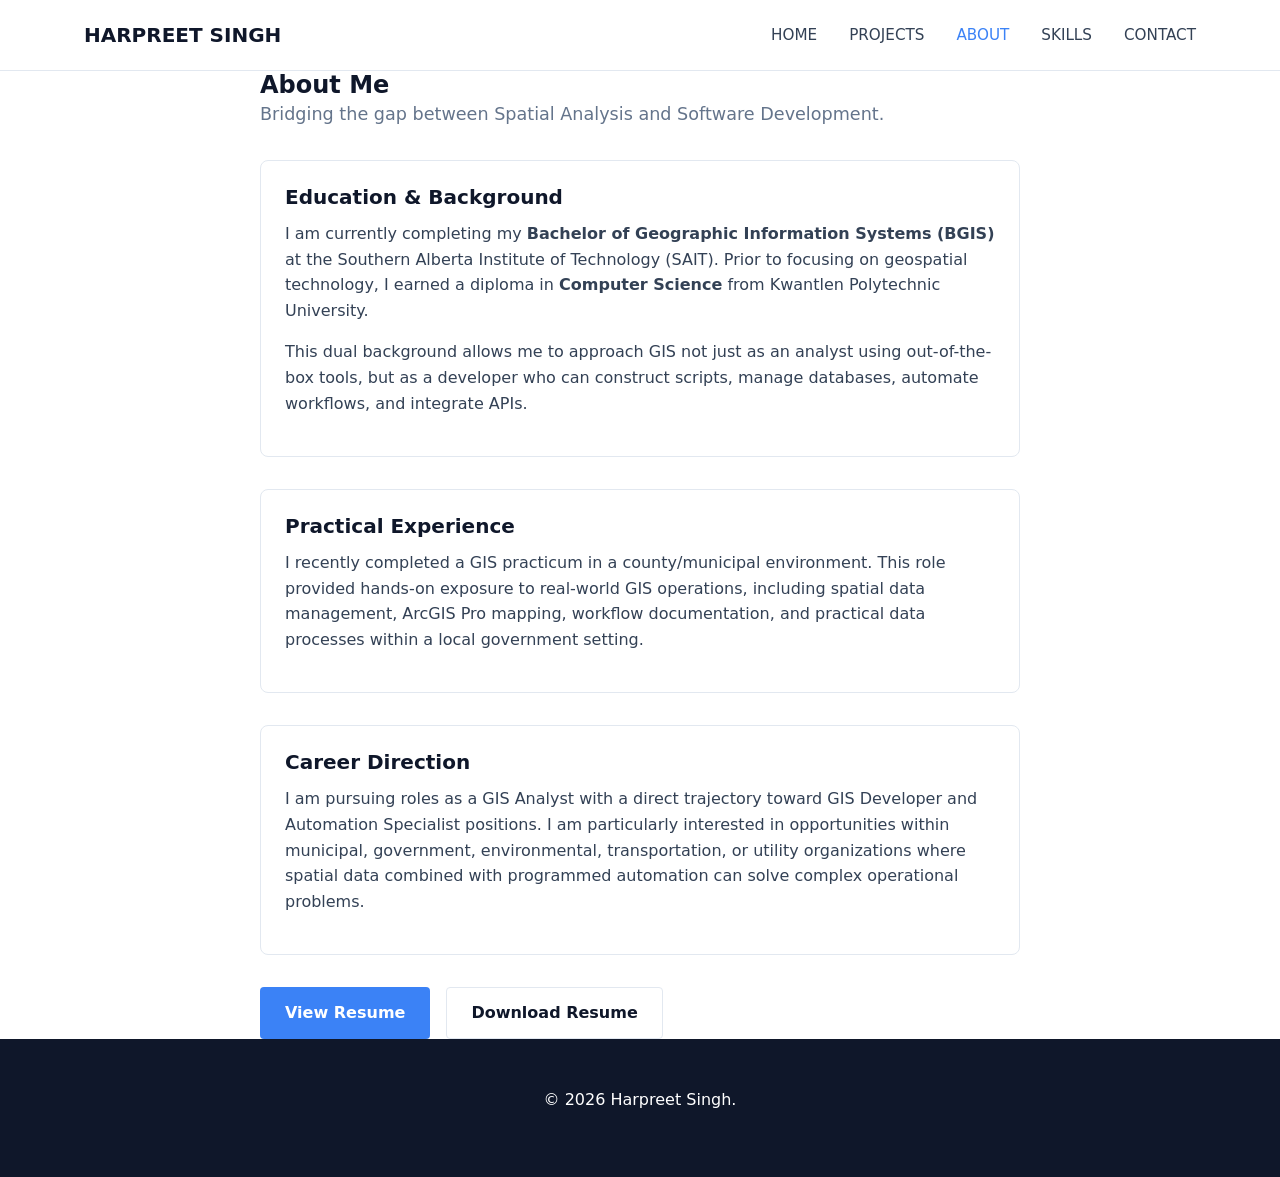
==== about.html @ 7e1a046d "Initial portfolio website" ====
<!DOCTYPE html>
<html lang="en">
<head>
    <meta charset="UTF-8">
    <meta name="viewport" content="width=device-width, initial-scale=1.0">
    <title>About | Harpreet Singh</title>
    <link rel="stylesheet" href="css/style.css">
</head>
<body>
    <header>
        <div class="container navbar">
            <a href="index.html" class="logo">HARPREET SINGH</a>
            <button class="menu-toggle" id="mobile-menu">☰</button>
            <ul class="nav-links">
                <li><a href="index.html">HOME</a></li>
                <li><a href="projects.html">PROJECTS</a></li>
                <li><a href="about.html" class="active">ABOUT</a></li>
                <li><a href="index.html#skills">SKILLS</a></li>
                <li><a href="index.html#contact">CONTACT</a></li>
            </ul>
        </div>
    </header>

    <section class="container" style="max-width: 800px;">
        <h1>About Me</h1>
        <p style="font-size: 1.1rem; color: var(--text-light); margin-bottom: 2rem;">Bridging the gap between Spatial Analysis and Software Development.</p>
        
        <div class="card" style="margin-bottom: 2rem;">
            <h3>Education & Background</h3>
            <p>I am currently completing my <strong>Bachelor of Geographic Information Systems (BGIS)</strong> at the Southern Alberta Institute of Technology (SAIT). Prior to focusing on geospatial technology, I earned a diploma in <strong>Computer Science</strong> from Kwantlen Polytechnic University.</p>
            <p>This dual background allows me to approach GIS not just as an analyst using out-of-the-box tools, but as a developer who can construct scripts, manage databases, automate workflows, and integrate APIs.</p>
        </div>

        <div class="card" style="margin-bottom: 2rem;">
            <h3>Practical Experience</h3>
            <p>I recently completed a GIS practicum in a county/municipal environment. This role provided hands-on exposure to real-world GIS operations, including spatial data management, ArcGIS Pro mapping, workflow documentation, and practical data processes within a local government setting.</p>
        </div>

        <div class="card" style="margin-bottom: 2rem;">
            <h3>Career Direction</h3>
            <p>I am pursuing roles as a GIS Analyst with a direct trajectory toward GIS Developer and Automation Specialist positions. I am particularly interested in opportunities within municipal, government, environmental, transportation, or utility organizations where spatial data combined with programmed automation can solve complex operational problems.</p>
        </div>

        <div style="display: flex; gap: 1rem;">
            <a href="YOUR_RESUME_URL" class="btn btn-primary" target="_blank">View Resume</a>
            <a href="YOUR_RESUME_URL" class="btn btn-secondary" download>Download Resume</a>
        </div>
    </section>

    <footer>
        <div class="container">
            <p>&copy; 2026 Harpreet Singh.</p>
        </div>
    </footer>
    <script src="js/script.js"></script>
</body>
</html>
---- css/style.css ----
/* ==================================================
   CSS VARIABLES & RESET
   ================================================== */
:root {
  --primary-color: #0f172a; /* Deep slate */
  --secondary-color: #3b82f6; /* Tech blue */
  --accent-color: #0ea5e9; /* Light blue */
  --text-main: #334155;
  --text-light: #64748b;
  --bg-main: #ffffff;
  --bg-offset: #f8fafc;
  --bg-dark: #1e293b;
  --border-color: #e2e8f0;
  --font-main: 'Inter', system-ui, -apple-system, sans-serif;
  --transition-speed: 0.3s;
}

* {
  margin: 0;
  padding: 0;
  box-sizing: border-box;
}

body {
  font-family: var(--font-main);
  color: var(--text-main);
  background-color: var(--bg-main);
  line-height: 1.6;
  -webkit-font-smoothing: antialiased;
}

img {
  max-width: 100%;
  height: auto;
  display: block;
}

a {
  text-decoration: none;
  color: var(--secondary-color);
  transition: color var(--transition-speed);
}

a:hover {
  color: var(--accent-color);
}

/* Typography */
h1, h2, h3, h4 {
  color: var(--primary-color);
  font-weight: 700;
  line-height: 1.2;
}

h2 { font-size: 2rem; margin-bottom: 1.5rem; }
h3 { font-size: 1.25rem; margin-bottom: 0.75rem; }
p { margin-bottom: 1rem; }

/* Layout */
.container {
  width: 90%;
  max-width: 1200px;
  margin: 0 auto;
  padding: 0 20px;
}

section {
  padding: 5rem 0;
}

.bg-offset {
  background-color: var(--bg-offset);
}

/* ==================================================
   NAVIGATION
   ================================================== */
header {
  background-color: var(--bg-main);
  border-bottom: 1px solid var(--border-color);
  position: sticky;
  top: 0;
  z-index: 1000;
}

.navbar {
  display: flex;
  justify-content: space-between;
  align-items: center;
  height: 70px;
}

.logo {
  font-weight: 700;
  font-size: 1.25rem;
  color: var(--primary-color);
  display: flex;
  flex-direction: column;
}

.logo-tagline {
  font-size: 0.75rem;
  color: var(--text-light);
  font-weight: 500;
  letter-spacing: 1px;
}

.nav-links {
  display: flex;
  list-style: none;
  gap: 2rem;
}

.nav-links a {
  color: var(--text-main);
  font-weight: 500;
  font-size: 0.95rem;
}

.nav-links a:hover, .nav-links a.active {
  color: var(--secondary-color);
}

.menu-toggle {
  display: none;
  font-size: 1.5rem;
  cursor: pointer;
  background: none;
  border: none;
  color: var(--primary-color);
}

/* ==================================================
   BUTTONS
   ================================================== */
.btn {
  display: inline-block;
  padding: 0.75rem 1.5rem;
  border-radius: 4px;
  font-weight: 600;
  text-align: center;
  cursor: pointer;
  transition: all var(--transition-speed);
  border: 1px solid transparent;
}

.btn-primary {
  background-color: var(--secondary-color);
  color: white;
}

.btn-primary:hover {
  background-color: var(--accent-color);
  color: white;
  transform: translateY(-2px);
}

.btn-secondary {
  background-color: transparent;
  color: var(--primary-color);
  border-color: var(--border-color);
}

.btn-secondary:hover {
  background-color: var(--bg-offset);
  border-color: var(--primary-color);
}

.btn-outline {
  background-color: transparent;
  color: var(--secondary-color);
  border-color: var(--secondary-color);
}

.btn-outline:hover {
  background-color: var(--secondary-color);
  color: white;
}

/* ==================================================
   HERO SECTION
   ================================================== */
.hero {
  padding: 8rem 0;
  background-color: var(--bg-offset);
  /* Subtle GIS Coordinate Grid Pattern */
  background-image: 
    linear-gradient(rgba(226, 232, 240, 0.5) 1px, transparent 1px),
    linear-gradient(90deg, rgba(226, 232, 240, 0.5) 1px, transparent 1px);
  background-size: 40px 40px;
  text-align: center;
}

.hero h1 {
  font-size: 3rem;
  margin-bottom: 0.5rem;
}

.hero-subtitle {
  font-size: 1.25rem;
  color: var(--secondary-color);
  font-weight: 600;
  margin-bottom: 1.5rem;
}

.hero-desc {
  font-size: 1.1rem;
  max-width: 600px;
  margin: 0 auto 2rem;
  color: var(--text-light);
}

.hero-actions {
  display: flex;
  gap: 1rem;
  justify-content: center;
  flex-wrap: wrap;
}

/* ==================================================
   CARDS & GRIDS
   ================================================== */
.grid-4 {
  display: grid;
  grid-template-columns: repeat(auto-fit, minmax(250px, 1fr));
  gap: 1.5rem;
}

.grid-3 {
  display: grid;
  grid-template-columns: repeat(auto-fit, minmax(300px, 1fr));
  gap: 2rem;
}

.card {
  background: var(--bg-main);
  border: 1px solid var(--border-color);
  border-radius: 8px;
  padding: 1.5rem;
  transition: transform var(--transition-speed), box-shadow var(--transition-speed);
}

.card:hover {
  transform: translateY(-5px);
  box-shadow: 0 10px 15px -3px rgba(0, 0, 0, 0.1);
}

/* Project Cards */
.project-card {
  display: flex;
  flex-direction: column;
  height: 100%;
  padding: 0;
  overflow: hidden;
}

.project-img {
  width: 100%;
  height: 200px;
  background-color: var(--border-color);
  object-fit: cover;
  display: flex;
  align-items: center;
  justify-content: center;
  color: var(--text-light);
  font-size: 0.9rem;
}

.project-content {
  padding: 1.5rem;
  flex-grow: 1;
  display: flex;
  flex-direction: column;
}

.project-category {
  font-size: 0.8rem;
  text-transform: uppercase;
  color: var(--secondary-color);
  font-weight: 700;
  margin-bottom: 0.5rem;
}

.project-tags {
  display: flex;
  flex-wrap: wrap;
  gap: 0.5rem;
  margin-bottom: 1rem;
}

.tag {
  background: var(--bg-offset);
  color: var(--text-main);
  font-size: 0.75rem;
  padding: 0.25rem 0.5rem;
  border-radius: 4px;
  border: 1px solid var(--border-color);
}

.project-actions {
  margin-top: auto;
  display: flex;
  gap: 0.5rem;
}

/* ==================================================
   SKILLS & BADGES
   ================================================== */
.skills-grid {
  display: grid;
  grid-template-columns: repeat(auto-fit, minmax(200px, 1fr));
  gap: 2rem;
}

.skill-category h3 {
  border-bottom: 2px solid var(--border-color);
  padding-bottom: 0.5rem;
  margin-bottom: 1rem;
}

.skill-list {
  list-style: none;
}

.skill-list li {
  margin-bottom: 0.5rem;
  padding-left: 1.5rem;
  position: relative;
}

.skill-list li::before {
  content: '→';
  position: absolute;
  left: 0;
  color: var(--secondary-color);
}

/* ==================================================
   PROJECT FILTERING (JS logic hooks)
   ================================================== */
.filter-container {
  display: flex;
  flex-wrap: wrap;
  justify-content: center;
  gap: 0.5rem;
  margin-bottom: 2rem;
}

.filter-btn {
  background: none;
  border: 1px solid var(--border-color);
  padding: 0.5rem 1rem;
  border-radius: 20px;
  cursor: pointer;
  font-size: 0.9rem;
  transition: all var(--transition-speed);
}

.filter-btn:hover, .filter-btn.active {
  background: var(--secondary-color);
  color: white;
  border-color: var(--secondary-color);
}

/* ==================================================
   PROJECT DETAIL PAGE
   ================================================== */
.project-hero {
  background-color: var(--bg-dark);
  color: white;
  padding: 4rem 0;
  text-align: center;
}

.project-hero h1 {
  color: white;
}

.project-detail-content {
  max-width: 800px;
  margin: 0 auto;
}

.project-section {
  margin-bottom: 3rem;
}

.workflow-diagram {
  background: var(--bg-offset);
  padding: 2rem;
  border: 1px solid var(--border-color);
  text-align: center;
  font-family: monospace;
  font-size: 1.1rem;
  line-height: 2;
  border-radius: 8px;
}

/* ==================================================
   FOOTER
   ================================================== */
footer {
  background-color: var(--primary-color);
  color: white;
  text-align: center;
  padding: 3rem 0;
}

footer a {
  color: var(--accent-color);
}

/* ==================================================
   MOBILE RESPONSIVENESS
   ================================================== */
@media (max-width: 768px) {
  .menu-toggle {
    display: block;
  }
  
  .nav-links {
    display: none;
    flex-direction: column;
    position: absolute;
    top: 70px;
    left: 0;
    width: 100%;
    background: var(--bg-main);
    border-bottom: 1px solid var(--border-color);
    padding: 1rem 0;
    text-align: center;
  }
  
  .nav-links.active {
    display: flex;
  }
  
  .hero h1 { font-size: 2.25rem; }
  
  .grid-4, .grid-3 {
    grid-template-columns: 1fr;
  }
}
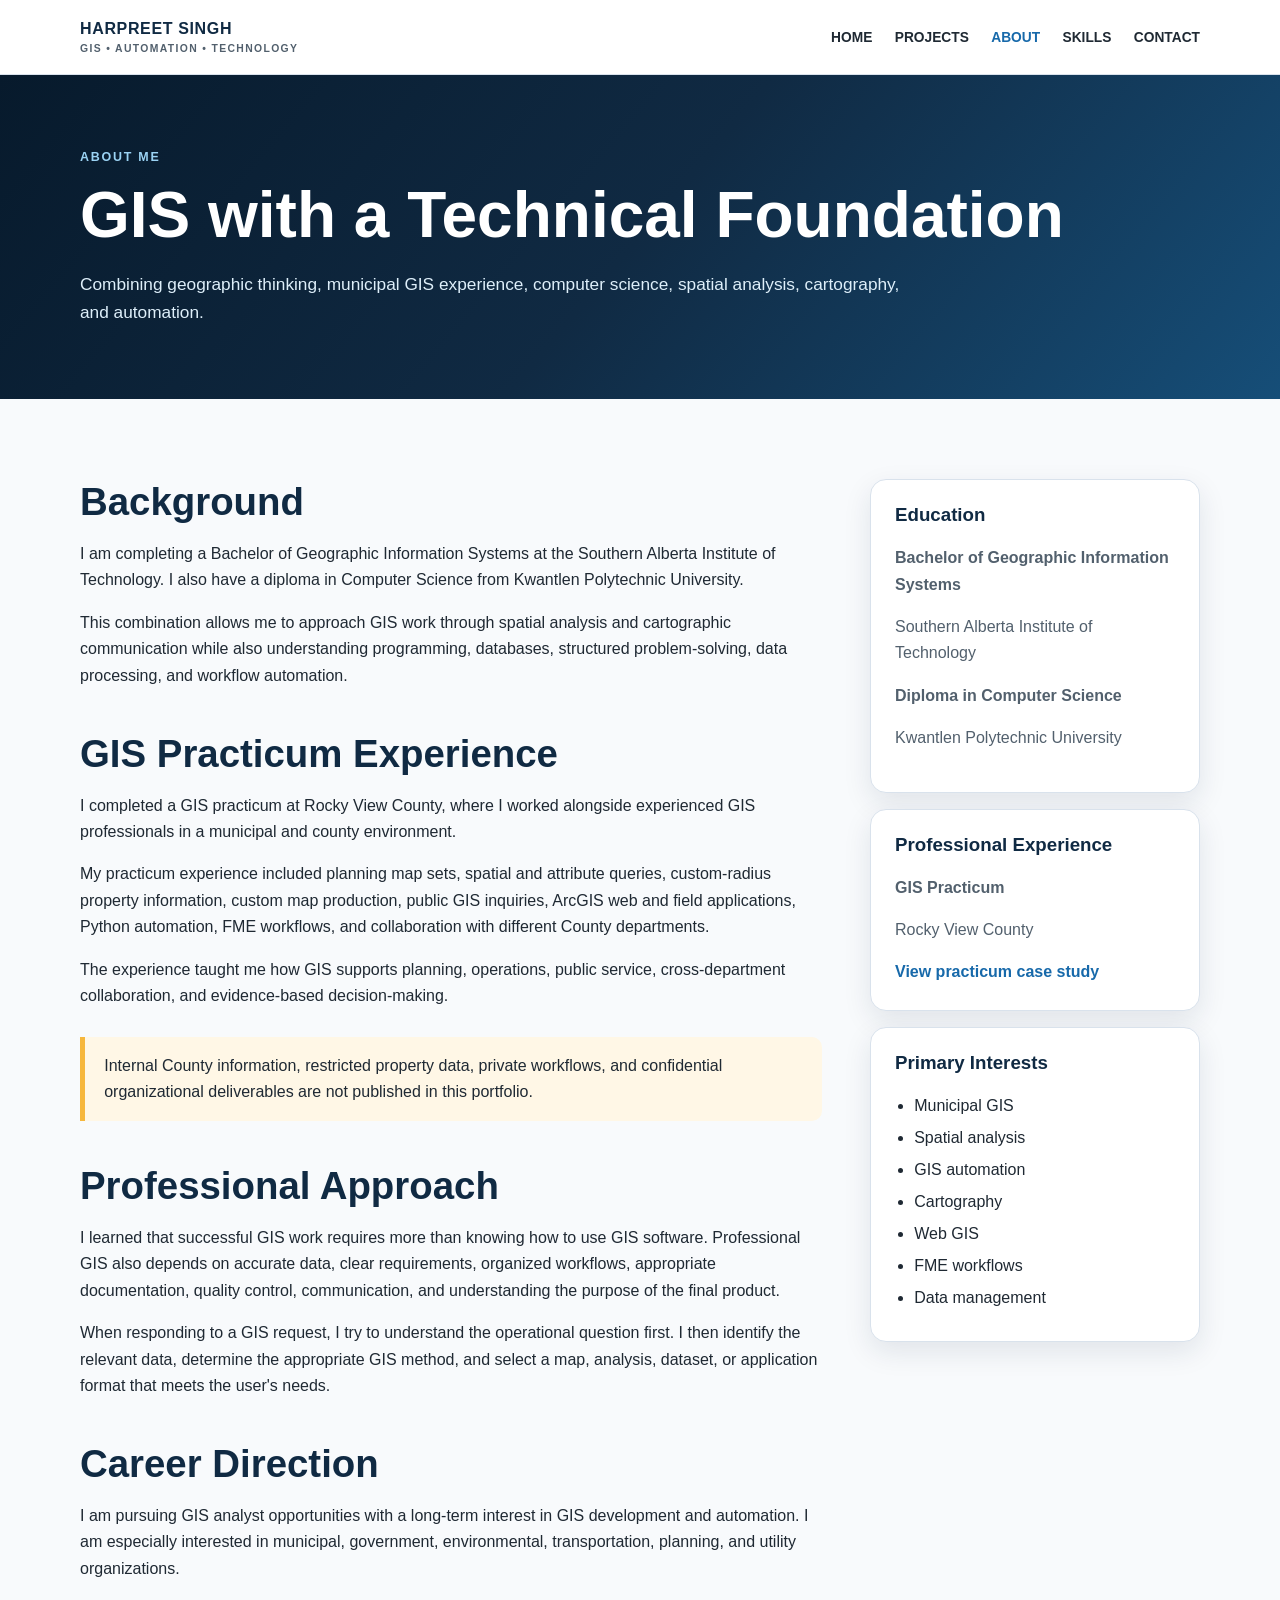
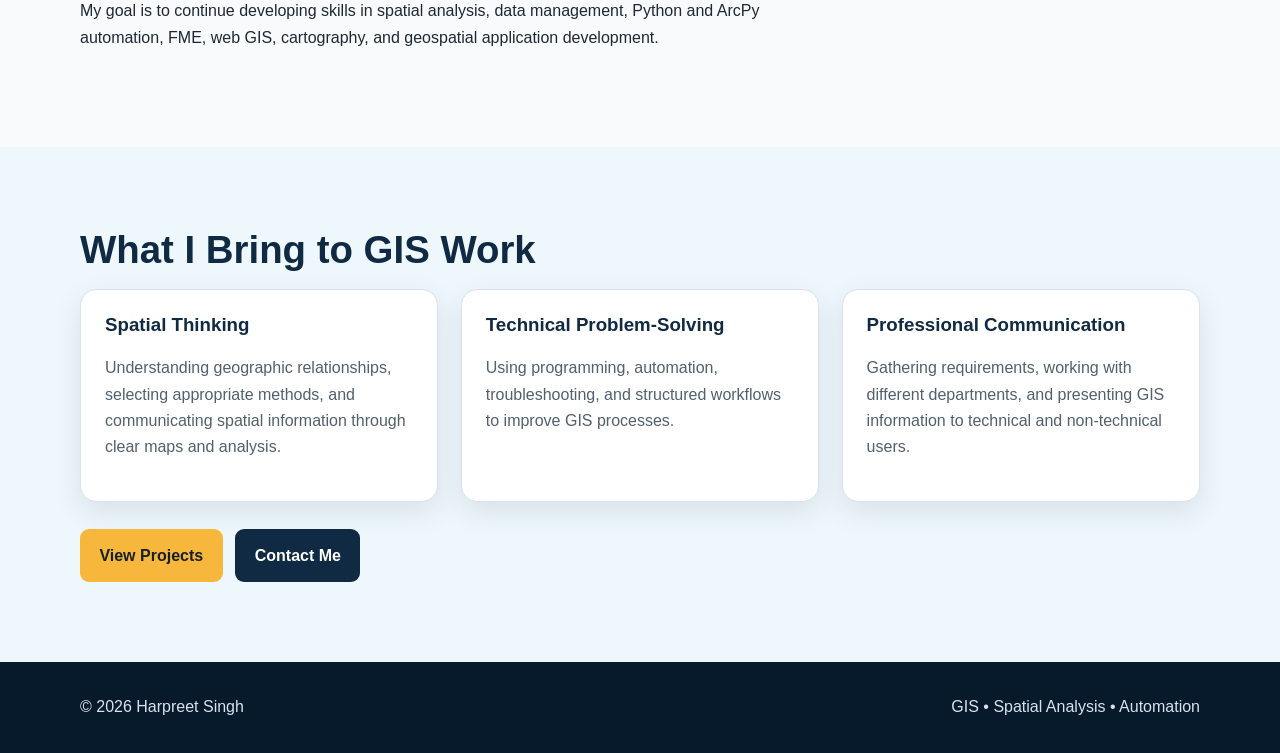
==== commit 21e0cc13: "Revise portfolio content and structure with multiple updates and new pages" ====
--- a/about.html
+++ b/about.html
@@ -1,57 +1,342 @@
 <!DOCTYPE html>
 <html lang="en">
+
 <head>
     <meta charset="UTF-8">
-    <meta name="viewport" content="width=device-width, initial-scale=1.0">
-    <title>About | Harpreet Singh</title>
+
+    <meta
+        name="viewport"
+        content="width=device-width, initial-scale=1.0"
+    >
+
+    <title>
+        About | Harpreet Singh
+    </title>
+
+    <meta
+        name="description"
+        content="Learn about Harpreet Singh's GIS education, computer science background, municipal practicum experience, technical skills, and GIS career direction."
+    >
+
+    <meta
+        property="og:title"
+        content="About Harpreet Singh | GIS Portfolio"
+    >
+
+    <meta
+        property="og:description"
+        content="GIS professional-in-training with a computer science background and municipal GIS practicum experience."
+    >
+
+    <meta property="og:type" content="website">
+
     <link rel="stylesheet" href="css/style.css">
 </head>
+
 <body>
+
+    <a class="skip-link" href="#main">Skip to content</a>
+
     <header>
         <div class="container navbar">
-            <a href="index.html" class="logo">HARPREET SINGH</a>
-            <button class="menu-toggle" id="mobile-menu">☰</button>
+
+            <a href="index.html" class="logo">
+                HARPREET SINGH
+
+                <span class="logo-tagline">
+                    GIS • AUTOMATION • TECHNOLOGY
+                </span>
+            </a>
+
+            <button
+                class="menu-toggle"
+                id="mobile-menu"
+                aria-label="Toggle navigation"
+                aria-expanded="false"
+            >
+                ☰
+            </button>
+
             <ul class="nav-links">
-                <li><a href="index.html">HOME</a></li>
-                <li><a href="projects.html">PROJECTS</a></li>
-                <li><a href="about.html" class="active">ABOUT</a></li>
-                <li><a href="index.html#skills">SKILLS</a></li>
-                <li><a href="index.html#contact">CONTACT</a></li>
+                <li>
+                    <a href="index.html">HOME</a>
+                </li>
+
+                <li>
+                    <a href="projects.html">PROJECTS</a>
+                </li>
+
+                <li>
+                    <a href="about.html" class="active">ABOUT</a>
+                </li>
+
+                <li>
+                    <a href="index.html#skills">SKILLS</a>
+                </li>
+
+                <li>
+                    <a href="index.html#contact">CONTACT</a>
+                </li>
             </ul>
+
         </div>
     </header>
 
-    <section class="container" style="max-width: 800px;">
-        <h1>About Me</h1>
-        <p style="font-size: 1.1rem; color: var(--text-light); margin-bottom: 2rem;">Bridging the gap between Spatial Analysis and Software Development.</p>
-        
-        <div class="card" style="margin-bottom: 2rem;">
-            <h3>Education & Background</h3>
-            <p>I am currently completing my <strong>Bachelor of Geographic Information Systems (BGIS)</strong> at the Southern Alberta Institute of Technology (SAIT). Prior to focusing on geospatial technology, I earned a diploma in <strong>Computer Science</strong> from Kwantlen Polytechnic University.</p>
-            <p>This dual background allows me to approach GIS not just as an analyst using out-of-the-box tools, but as a developer who can construct scripts, manage databases, automate workflows, and integrate APIs.</p>
-        </div>
-
-        <div class="card" style="margin-bottom: 2rem;">
-            <h3>Practical Experience</h3>
-            <p>I recently completed a GIS practicum in a county/municipal environment. This role provided hands-on exposure to real-world GIS operations, including spatial data management, ArcGIS Pro mapping, workflow documentation, and practical data processes within a local government setting.</p>
-        </div>
-
-        <div class="card" style="margin-bottom: 2rem;">
-            <h3>Career Direction</h3>
-            <p>I am pursuing roles as a GIS Analyst with a direct trajectory toward GIS Developer and Automation Specialist positions. I am particularly interested in opportunities within municipal, government, environmental, transportation, or utility organizations where spatial data combined with programmed automation can solve complex operational problems.</p>
-        </div>
-
-        <div style="display: flex; gap: 1rem;">
-            <a href="YOUR_RESUME_URL" class="btn btn-primary" target="_blank">View Resume</a>
-            <a href="YOUR_RESUME_URL" class="btn btn-secondary" download>Download Resume</a>
-        </div>
-    </section>
-
-    <footer>
-        <div class="container">
-            <p>&copy; 2026 Harpreet Singh.</p>
+    <main id="main">
+
+        <!-- Heading -->
+        <section class="page-hero">
+            <div class="container">
+
+                <div class="eyebrow">
+                    About Me
+                </div>
+
+                <h1>
+                    GIS with a Technical Foundation
+                </h1>
+
+                <p>
+                    Combining geographic thinking, municipal GIS experience,
+                    computer science, spatial analysis, cartography, and
+                    automation.
+                </p>
+
+            </div>
+        </section>
+
+        <!-- Main about content -->
+        <section>
+            <div class="container about-layout">
+
+                <div class="about-main">
+
+                    <h2>Background</h2>
+
+                    <p>
+                        I am completing a Bachelor of Geographic Information
+                        Systems at the Southern Alberta Institute of Technology.
+                        I also have a diploma in Computer Science from Kwantlen
+                        Polytechnic University.
+                    </p>
+
+                    <p>
+                        This combination allows me to approach GIS work through
+                        spatial analysis and cartographic communication while
+                        also understanding programming, databases, structured
+                        problem-solving, data processing, and workflow
+                        automation.
+                    </p>
+
+                    <h2>GIS Practicum Experience</h2>
+
+                    <p>
+                        I completed a GIS practicum at Rocky View County, where I
+                        worked alongside experienced GIS professionals in a
+                        municipal and county environment.
+                    </p>
+
+                    <p>
+                        My practicum experience included planning map sets,
+                        spatial and attribute queries, custom-radius property
+                        information, custom map production, public GIS
+                        inquiries, ArcGIS web and field applications, Python
+                        automation, FME workflows, and collaboration with
+                        different County departments.
+                    </p>
+
+                    <p>
+                        The experience taught me how GIS supports planning,
+                        operations, public service, cross-department
+                        collaboration, and evidence-based decision-making.
+                    </p>
+
+                    <div class="callout">
+                        Internal County information, restricted property data,
+                        private workflows, and confidential organizational
+                        deliverables are not published in this portfolio.
+                    </div>
+
+                    <h2>Professional Approach</h2>
+
+                    <p>
+                        I learned that successful GIS work requires more than
+                        knowing how to use GIS software. Professional GIS also
+                        depends on accurate data, clear requirements, organized
+                        workflows, appropriate documentation, quality control,
+                        communication, and understanding the purpose of the final
+                        product.
+                    </p>
+
+                    <p>
+                        When responding to a GIS request, I try to understand the
+                        operational question first. I then identify the relevant
+                        data, determine the appropriate GIS method, and select a
+                        map, analysis, dataset, or application format that meets
+                        the user's needs.
+                    </p>
+
+                    <h2>Career Direction</h2>
+
+                    <p>
+                        I am pursuing GIS analyst opportunities with a long-term
+                        interest in GIS development and automation. I am
+                        especially interested in municipal, government,
+                        environmental, transportation, planning, and utility
+                        organizations.
+                    </p>
+
+                    <p>
+                        My goal is to continue developing skills in spatial
+                        analysis, data management, Python and ArcPy automation,
+                        FME, web GIS, cartography, and geospatial application
+                        development.
+                    </p>
+
+                </div>
+
+                <!-- Sidebar -->
+                <aside class="about-sidebar">
+
+                    <div class="card">
+                        <h3>Education</h3>
+
+                        <p>
+                            <strong>
+                                Bachelor of Geographic Information Systems
+                            </strong>
+                        </p>
+
+                        <p class="text-light">
+                            Southern Alberta Institute of Technology
+                        </p>
+
+                        <p>
+                            <strong>
+                                Diploma in Computer Science
+                            </strong>
+                        </p>
+
+                        <p class="text-light">
+                            Kwantlen Polytechnic University
+                        </p>
+                    </div>
+
+                    <div class="card">
+                        <h3>Professional Experience</h3>
+
+                        <p>
+                            <strong>
+                                GIS Practicum
+                            </strong>
+                        </p>
+
+                        <p class="text-light">
+                            Rocky View County
+                        </p>
+
+                        <a
+                             href="projects/practicum.html"
+                             class="text-link"
+                            >
+                         View practicum case study
+</a>
+                    </div>
+
+                    <div class="card">
+                        <h3>Primary Interests</h3>
+
+                        <ul class="skill-list">
+                            <li>Municipal GIS</li>
+                            <li>Spatial analysis</li>
+                            <li>GIS automation</li>
+                            <li>Cartography</li>
+                            <li>Web GIS</li>
+                            <li>FME workflows</li>
+                            <li>Data management</li>
+                        </ul>
+                    </div>
+
+                </aside>
+
+            </div>
+        </section>
+
+        <!-- Career strengths -->
+        <section class="bg-offset">
+            <div class="container">
+
+                <h2>What I Bring to GIS Work</h2>
+
+                <div class="grid-3">
+
+                    <div class="card">
+                        <h3>Spatial Thinking</h3>
+
+                        <p>
+                            Understanding geographic relationships, selecting
+                            appropriate methods, and communicating spatial
+                            information through clear maps and analysis.
+                        </p>
+                    </div>
+
+                    <div class="card">
+                        <h3>Technical Problem-Solving</h3>
+
+                        <p>
+                            Using programming, automation, troubleshooting, and
+                            structured workflows to improve GIS processes.
+                        </p>
+                    </div>
+
+                    <div class="card">
+                        <h3>Professional Communication</h3>
+
+                        <p>
+                            Gathering requirements, working with different
+                            departments, and presenting GIS information to
+                            technical and non-technical users.
+                        </p>
+                    </div>
+
+                </div>
+
+                <div class="hero-actions">
+                    <a
+                        href="projects.html"
+                        class="btn btn-primary"
+                    >
+                        View Projects
+                    </a>
+
+                    <a
+                        href="index.html#contact"
+                        class="btn btn-dark"
+                    >
+                        Contact Me
+                    </a>
+                </div>
+
+            </div>
+        </section>
+
+    </main>
+
+    <footer class="footer">
+        <div class="container footer-row">
+
+            <span>
+                © <span data-year></span> Harpreet Singh
+            </span>
+
+            <span>
+                GIS • Spatial Analysis • Automation
+            </span>
+
         </div>
     </footer>
+
     <script src="js/script.js"></script>
 </body>
+
 </html>
--- a/css/style.css
+++ b/css/style.css
@@ -1,443 +1,757 @@
-/* ==================================================
-   CSS VARIABLES & RESET
-   ================================================== */
 :root {
-  --primary-color: #0f172a; /* Deep slate */
-  --secondary-color: #3b82f6; /* Tech blue */
-  --accent-color: #0ea5e9; /* Light blue */
-  --text-main: #334155;
-  --text-light: #64748b;
-  --bg-main: #ffffff;
-  --bg-offset: #f8fafc;
-  --bg-dark: #1e293b;
-  --border-color: #e2e8f0;
-  --font-main: 'Inter', system-ui, -apple-system, sans-serif;
-  --transition-speed: 0.3s;
-}
+    --navy: #102a43;
+    --navy-dark: #071a2c;
+    --blue: #1769aa;
+    --blue-light: #d9edf9;
+    --sky: #eef7fc;
+    --gold: #f6b73c;
+    --ink: #1f2933;
+    --muted: #52606d;
+    --white: #ffffff;
+    --background: #f8fafc;
+    --line: #d9e2ec;
+    --success: #207868;
+    --shadow: 0 10px 28px rgba(16, 42, 67, 0.1);
+    --shadow-hover: 0 16px 38px rgba(16, 42, 67, 0.16);
+    --radius: 16px;
+}
+
+/* Basic reset */
 
 * {
-  margin: 0;
-  padding: 0;
-  box-sizing: border-box;
+    box-sizing: border-box;
+}
+
+html {
+    scroll-behavior: smooth;
 }
 
 body {
-  font-family: var(--font-main);
-  color: var(--text-main);
-  background-color: var(--bg-main);
-  line-height: 1.6;
-  -webkit-font-smoothing: antialiased;
+    margin: 0;
+    background: var(--background);
+    color: var(--ink);
+    font-family: Inter, "Segoe UI", Arial, sans-serif;
+    font-size: 16px;
+    line-height: 1.65;
+}
+
+a {
+    color: var(--blue);
 }
 
 img {
-  max-width: 100%;
-  height: auto;
-  display: block;
-}
-
+    display: block;
+    max-width: 100%;
+    height: auto;
+}
+
+button,
 a {
-  text-decoration: none;
-  color: var(--secondary-color);
-  transition: color var(--transition-speed);
-}
-
-a:hover {
-  color: var(--accent-color);
+    -webkit-tap-highlight-color: transparent;
+}
+
+.container {
+    width: min(1120px, 92%);
+    margin: 0 auto;
+}
+
+/* Accessibility */
+
+.skip-link {
+    position: absolute;
+    left: -9999px;
+    top: 0;
+    z-index: 1000;
+}
+
+.skip-link:focus {
+    left: 1rem;
+    top: 1rem;
+    padding: 0.8rem 1rem;
+    background: var(--white);
+    color: var(--navy);
+    border-radius: 8px;
+    box-shadow: var(--shadow);
 }
 
 /* Typography */
-h1, h2, h3, h4 {
-  color: var(--primary-color);
-  font-weight: 700;
-  line-height: 1.2;
-}
-
-h2 { font-size: 2rem; margin-bottom: 1.5rem; }
-h3 { font-size: 1.25rem; margin-bottom: 0.75rem; }
-p { margin-bottom: 1rem; }
-
-/* Layout */
-.container {
-  width: 90%;
-  max-width: 1200px;
-  margin: 0 auto;
-  padding: 0 20px;
-}
+
+h1,
+h2,
+h3 {
+    color: var(--navy);
+    line-height: 1.2;
+}
+
+h1 {
+    margin-top: 0;
+}
+
+h2 {
+    margin-top: 0;
+    margin-bottom: 1rem;
+    font-size: clamp(1.9rem, 3vw, 2.6rem);
+}
+
+h3 {
+    margin-top: 0;
+}
+
+p {
+    margin-top: 0;
+}
+
+.text-light {
+    color: var(--muted);
+}
+
+.section-intro {
+    max-width: 780px;
+    margin-bottom: 2.2rem;
+    color: var(--muted);
+    font-size: 1.05rem;
+}
+
+.eyebrow {
+    color: #9bd3f4;
+    font-size: 0.78rem;
+    font-weight: 800;
+    letter-spacing: 0.14em;
+    text-transform: uppercase;
+}
+
+.dark-eyebrow {
+    color: var(--blue);
+}
+
+/* Header and navigation */
+
+header {
+    position: sticky;
+    top: 0;
+    z-index: 100;
+    border-bottom: 1px solid var(--line);
+    background: rgba(255, 255, 255, 0.97);
+    backdrop-filter: blur(10px);
+}
+
+.navbar {
+    min-height: 74px;
+    display: flex;
+    align-items: center;
+    justify-content: space-between;
+    gap: 2rem;
+}
+
+.logo {
+    color: var(--navy);
+    font-weight: 900;
+    line-height: 1.1;
+    letter-spacing: 0.04em;
+    text-decoration: none;
+}
+
+.logo-tagline {
+    display: block;
+    margin-top: 0.35rem;
+    color: var(--muted);
+    font-size: 0.65rem;
+    letter-spacing: 0.13em;
+}
+
+.nav-links {
+    display: flex;
+    align-items: center;
+    gap: 1.4rem;
+    padding: 0;
+    margin: 0;
+    list-style: none;
+}
+
+.nav-links a {
+    color: var(--ink);
+    font-size: 0.86rem;
+    font-weight: 800;
+    text-decoration: none;
+}
+
+.nav-links a:hover,
+.nav-links a:focus,
+.nav-links a.active {
+    color: var(--blue);
+}
+
+.menu-toggle {
+    display: none;
+    padding: 0.5rem 0.7rem;
+    border: 1px solid var(--line);
+    border-radius: 8px;
+    background: var(--white);
+    color: var(--navy);
+    cursor: pointer;
+    font-size: 1.25rem;
+}
+
+/* Sections */
 
 section {
-  padding: 5rem 0;
+    padding: 5rem 0;
 }
 
 .bg-offset {
-  background-color: var(--bg-offset);
-}
-
-/* ==================================================
-   NAVIGATION
-   ================================================== */
-header {
-  background-color: var(--bg-main);
-  border-bottom: 1px solid var(--border-color);
-  position: sticky;
-  top: 0;
-  z-index: 1000;
-}
-
-.navbar {
-  display: flex;
-  justify-content: space-between;
-  align-items: center;
-  height: 70px;
-}
-
-.logo {
-  font-weight: 700;
-  font-size: 1.25rem;
-  color: var(--primary-color);
-  display: flex;
-  flex-direction: column;
-}
-
-.logo-tagline {
-  font-size: 0.75rem;
-  color: var(--text-light);
-  font-weight: 500;
-  letter-spacing: 1px;
-}
-
-.nav-links {
-  display: flex;
-  list-style: none;
-  gap: 2rem;
-}
-
-.nav-links a {
-  color: var(--text-main);
-  font-weight: 500;
-  font-size: 0.95rem;
-}
-
-.nav-links a:hover, .nav-links a.active {
-  color: var(--secondary-color);
-}
-
-.menu-toggle {
-  display: none;
-  font-size: 1.5rem;
-  cursor: pointer;
-  background: none;
-  border: none;
-  color: var(--primary-color);
-}
-
-/* ==================================================
-   BUTTONS
-   ================================================== */
+    background: var(--sky);
+}
+
+/* Hero section */
+
+.hero {
+    padding: 7rem 0 6rem;
+    background:
+        linear-gradient(
+            130deg,
+            var(--navy-dark),
+            var(--navy) 55%,
+            #1976a8
+        );
+    color: var(--white);
+}
+
+.hero-grid {
+    display: grid;
+    grid-template-columns: 1.3fr 0.7fr;
+    align-items: center;
+    gap: 3rem;
+}
+
+.hero h1 {
+    margin: 0.6rem 0 1rem;
+    color: var(--white);
+    font-size: clamp(2.8rem, 6vw, 5.3rem);
+    line-height: 1;
+}
+
+.hero-subtitle {
+    margin-bottom: 1rem;
+    color: var(--white);
+    font-size: clamp(1.2rem, 2.4vw, 1.7rem);
+    font-weight: 700;
+}
+
+.hero-desc {
+    max-width: 740px;
+    color: #e5f3fc;
+    font-size: 1.08rem;
+}
+
+.hero-panel {
+    padding: 1.6rem;
+    border: 1px solid rgba(255, 255, 255, 0.24);
+    border-radius: var(--radius);
+    background: rgba(255, 255, 255, 0.1);
+}
+
+.hero-panel strong {
+    color: var(--white);
+    font-size: 1.1rem;
+}
+
+.hero-panel ul {
+    padding-left: 1.2rem;
+    margin-bottom: 0;
+}
+
+.hero-panel li {
+    margin-bottom: 0.35rem;
+}
+
+/* Page headings */
+
+.page-hero {
+    padding: 4.5rem 0;
+    background:
+        linear-gradient(
+            130deg,
+            var(--navy-dark),
+            var(--navy),
+            #164e78
+        );
+    color: var(--white);
+}
+
+.page-hero h1 {
+    margin: 0.6rem 0 1rem;
+    color: var(--white);
+    font-size: clamp(2.3rem, 5vw, 4rem);
+}
+
+.page-hero p {
+    max-width: 850px;
+    margin-bottom: 0;
+    color: #deeffa;
+    font-size: 1.08rem;
+}
+
+.page-hero .tag {
+    border: 1px solid rgba(255, 255, 255, 0.25);
+    background: rgba(255, 255, 255, 0.14);
+    color: var(--white);
+}
+
+/* Buttons */
+
+.hero-actions,
+.project-actions {
+    display: flex;
+    flex-wrap: wrap;
+    gap: 0.8rem;
+    margin-top: 1.7rem;
+}
+
 .btn {
-  display: inline-block;
-  padding: 0.75rem 1.5rem;
-  border-radius: 4px;
-  font-weight: 600;
-  text-align: center;
-  cursor: pointer;
-  transition: all var(--transition-speed);
-  border: 1px solid transparent;
+    display: inline-block;
+    padding: 0.78rem 1.15rem;
+    border: 1px solid transparent;
+    border-radius: 9px;
+    font-weight: 800;
+    text-align: center;
+    text-decoration: none;
+    transition:
+        transform 0.2s ease,
+        box-shadow 0.2s ease,
+        background 0.2s ease;
+}
+
+.btn:hover,
+.btn:focus {
+    transform: translateY(-2px);
+    box-shadow: 0 7px 18px rgba(16, 42, 67, 0.16);
 }
 
 .btn-primary {
-  background-color: var(--secondary-color);
-  color: white;
-}
-
-.btn-primary:hover {
-  background-color: var(--accent-color);
-  color: white;
-  transform: translateY(-2px);
+    background: var(--gold);
+    color: #17202a;
+}
+
+.btn-primary:hover,
+.btn-primary:focus {
+    background: #ffc95c;
 }
 
 .btn-secondary {
-  background-color: transparent;
-  color: var(--primary-color);
-  border-color: var(--border-color);
-}
-
-.btn-secondary:hover {
-  background-color: var(--bg-offset);
-  border-color: var(--primary-color);
+    background: var(--white);
+    color: var(--navy);
+}
+
+.btn-dark {
+    background: var(--navy);
+    color: var(--white);
 }
 
 .btn-outline {
-  background-color: transparent;
-  color: var(--secondary-color);
-  border-color: var(--secondary-color);
+    border-color: rgba(255, 255, 255, 0.7);
+    color: var(--white);
 }
 
 .btn-outline:hover {
-  background-color: var(--secondary-color);
-  color: white;
-}
-
-/* ==================================================
-   HERO SECTION
-   ================================================== */
-.hero {
-  padding: 8rem 0;
-  background-color: var(--bg-offset);
-  /* Subtle GIS Coordinate Grid Pattern */
-  background-image: 
-    linear-gradient(rgba(226, 232, 240, 0.5) 1px, transparent 1px),
-    linear-gradient(90deg, rgba(226, 232, 240, 0.5) 1px, transparent 1px);
-  background-size: 40px 40px;
-  text-align: center;
-}
-
-.hero h1 {
-  font-size: 3rem;
-  margin-bottom: 0.5rem;
-}
-
-.hero-subtitle {
-  font-size: 1.25rem;
-  color: var(--secondary-color);
-  font-weight: 600;
-  margin-bottom: 1.5rem;
-}
-
-.hero-desc {
-  font-size: 1.1rem;
-  max-width: 600px;
-  margin: 0 auto 2rem;
-  color: var(--text-light);
-}
-
-.hero-actions {
-  display: flex;
-  gap: 1rem;
-  justify-content: center;
-  flex-wrap: wrap;
-}
-
-/* ==================================================
-   CARDS & GRIDS
-   ================================================== */
+    background: rgba(255, 255, 255, 0.1);
+}
+
+.btn-small {
+    padding: 0.55rem 0.85rem;
+    font-size: 0.88rem;
+}
+
+.btn-muted {
+    background: #edf2f7;
+    color: var(--muted);
+    cursor: default;
+}
+
+.section-action {
+    margin-top: 2.5rem;
+    text-align: center;
+}
+
+/* Grids */
+
+.grid-3 {
+    display: grid;
+    grid-template-columns: repeat(3, 1fr);
+    gap: 1.4rem;
+}
+
 .grid-4 {
-  display: grid;
-  grid-template-columns: repeat(auto-fit, minmax(250px, 1fr));
-  gap: 1.5rem;
-}
-
-.grid-3 {
-  display: grid;
-  grid-template-columns: repeat(auto-fit, minmax(300px, 1fr));
-  gap: 2rem;
-}
+    display: grid;
+    grid-template-columns: repeat(4, 1fr);
+    gap: 1.2rem;
+}
+
+.skills-grid {
+    display: grid;
+    grid-template-columns: repeat(4, 1fr);
+    gap: 1rem;
+}
+
+/* Cards */
 
 .card {
-  background: var(--bg-main);
-  border: 1px solid var(--border-color);
-  border-radius: 8px;
-  padding: 1.5rem;
-  transition: transform var(--transition-speed), box-shadow var(--transition-speed);
-}
-
-.card:hover {
-  transform: translateY(-5px);
-  box-shadow: 0 10px 15px -3px rgba(0, 0, 0, 0.1);
-}
-
-/* Project Cards */
+    padding: 1.5rem;
+    border: 1px solid var(--line);
+    border-radius: var(--radius);
+    background: var(--white);
+    box-shadow: var(--shadow);
+}
+
+.card p {
+    color: var(--muted);
+}
+
 .project-card {
-  display: flex;
-  flex-direction: column;
-  height: 100%;
-  padding: 0;
-  overflow: hidden;
-}
-
-.project-img {
-  width: 100%;
-  height: 200px;
-  background-color: var(--border-color);
-  object-fit: cover;
-  display: flex;
-  align-items: center;
-  justify-content: center;
-  color: var(--text-light);
-  font-size: 0.9rem;
+    display: flex;
+    flex-direction: column;
+    padding: 0;
+    overflow: hidden;
+    transition:
+        transform 0.2s ease,
+        box-shadow 0.2s ease;
+}
+
+.project-card:hover {
+    transform: translateY(-4px);
+    box-shadow: var(--shadow-hover);
+}
+
+.project-visual {
+    aspect-ratio: 16 / 9;
+    display: grid;
+    place-items: center;
+    padding: 1.5rem;
+    background:
+        linear-gradient(
+            135deg,
+            #d7edf9,
+            #8dc6e8
+        );
+    color: var(--navy);
+    font-weight: 900;
+    letter-spacing: 0.05em;
+    text-align: center;
+}
+
+.project-visual img {
+    width: 100%;
+    height: 100%;
+    object-fit: cover;
 }
 
 .project-content {
-  padding: 1.5rem;
-  flex-grow: 1;
-  display: flex;
-  flex-direction: column;
+    flex: 1;
+    display: flex;
+    flex-direction: column;
+    padding: 1.4rem;
+}
+
+.project-content h3 {
+    margin: 0.45rem 0;
+}
+
+.project-content p {
+    margin-bottom: 0;
 }
 
 .project-category {
-  font-size: 0.8rem;
-  text-transform: uppercase;
-  color: var(--secondary-color);
-  font-weight: 700;
-  margin-bottom: 0.5rem;
+    color: var(--blue);
+    font-size: 0.75rem;
+    font-weight: 800;
+    letter-spacing: 0.08em;
+    text-transform: uppercase;
 }
 
 .project-tags {
-  display: flex;
-  flex-wrap: wrap;
-  gap: 0.5rem;
-  margin-bottom: 1rem;
+    display: flex;
+    flex-wrap: wrap;
+    gap: 0.45rem;
+    padding-top: 1rem;
+    margin-top: auto;
 }
 
 .tag {
-  background: var(--bg-offset);
-  color: var(--text-main);
-  font-size: 0.75rem;
-  padding: 0.25rem 0.5rem;
-  border-radius: 4px;
-  border: 1px solid var(--border-color);
-}
-
-.project-actions {
-  margin-top: auto;
-  display: flex;
-  gap: 0.5rem;
-}
-
-/* ==================================================
-   SKILLS & BADGES
-   ================================================== */
-.skills-grid {
-  display: grid;
-  grid-template-columns: repeat(auto-fit, minmax(200px, 1fr));
-  gap: 2rem;
-}
-
-.skill-category h3 {
-  border-bottom: 2px solid var(--border-color);
-  padding-bottom: 0.5rem;
-  margin-bottom: 1rem;
+    display: inline-block;
+    padding: 0.3rem 0.58rem;
+    border-radius: 999px;
+    background: #eaf4fb;
+    color: #15547a;
+    font-size: 0.76rem;
+    font-weight: 700;
+}
+
+/* Filters */
+
+.filter-container {
+    display: flex;
+    flex-wrap: wrap;
+    gap: 0.6rem;
+    margin-bottom: 2rem;
+}
+
+.filter-btn {
+    padding: 0.55rem 0.9rem;
+    border: 1px solid var(--line);
+    border-radius: 999px;
+    background: var(--white);
+    color: var(--navy);
+    cursor: pointer;
+    font-weight: 750;
+}
+
+.filter-btn:hover,
+.filter-btn:focus,
+.filter-btn.active {
+    border-color: var(--navy);
+    background: var(--navy);
+    color: var(--white);
+}
+
+.portfolio-note {
+    max-width: 850px;
+    padding: 2rem;
+    margin: 4rem auto 0;
+    border-left: 5px solid var(--blue);
+    border-radius: 0 var(--radius) var(--radius) 0;
+    background: var(--white);
+}
+
+/* Skills */
+
+.skill-category {
+    padding: 1.3rem;
+    border: 1px solid var(--line);
+    border-radius: var(--radius);
+    background: var(--white);
 }
 
 .skill-list {
-  list-style: none;
+    padding-left: 1.2rem;
+    margin-bottom: 0;
 }
 
 .skill-list li {
-  margin-bottom: 0.5rem;
-  padding-left: 1.5rem;
-  position: relative;
-}
-
-.skill-list li::before {
-  content: '→';
-  position: absolute;
-  left: 0;
-  color: var(--secondary-color);
-}
-
-/* ==================================================
-   PROJECT FILTERING (JS logic hooks)
-   ================================================== */
-.filter-container {
-  display: flex;
-  flex-wrap: wrap;
-  justify-content: center;
-  gap: 0.5rem;
-  margin-bottom: 2rem;
-}
-
-.filter-btn {
-  background: none;
-  border: 1px solid var(--border-color);
-  padding: 0.5rem 1rem;
-  border-radius: 20px;
-  cursor: pointer;
-  font-size: 0.9rem;
-  transition: all var(--transition-speed);
-}
-
-.filter-btn:hover, .filter-btn.active {
-  background: var(--secondary-color);
-  color: white;
-  border-color: var(--secondary-color);
-}
-
-/* ==================================================
-   PROJECT DETAIL PAGE
-   ================================================== */
-.project-hero {
-  background-color: var(--bg-dark);
-  color: white;
-  padding: 4rem 0;
-  text-align: center;
-}
-
-.project-hero h1 {
-  color: white;
-}
-
-.project-detail-content {
-  max-width: 800px;
-  margin: 0 auto;
-}
-
-.project-section {
-  margin-bottom: 3rem;
-}
-
-.workflow-diagram {
-  background: var(--bg-offset);
-  padding: 2rem;
-  border: 1px solid var(--border-color);
-  text-align: center;
-  font-family: monospace;
-  font-size: 1.1rem;
-  line-height: 2;
-  border-radius: 8px;
-}
-
-/* ==================================================
-   FOOTER
-   ================================================== */
-footer {
-  background-color: var(--primary-color);
-  color: white;
-  text-align: center;
-  padding: 3rem 0;
-}
-
-footer a {
-  color: var(--accent-color);
-}
-
-/* ==================================================
-   MOBILE RESPONSIVENESS
-   ================================================== */
-@media (max-width: 768px) {
-  .menu-toggle {
+    margin-bottom: 0.35rem;
+}
+
+/* Practicum highlight */
+
+.experience {
+    display: grid;
+    grid-template-columns: 0.38fr 1fr;
+    align-items: start;
+    gap: 2.5rem;
+}
+
+.experience-badge {
+    padding: 1.6rem;
+    border-radius: var(--radius);
+    background: var(--navy);
+    color: var(--white);
+}
+
+.experience-label {
     display: block;
-  }
-  
-  .nav-links {
-    display: none;
-    flex-direction: column;
-    position: absolute;
-    top: 70px;
-    left: 0;
-    width: 100%;
-    background: var(--bg-main);
-    border-bottom: 1px solid var(--border-color);
-    padding: 1rem 0;
-    text-align: center;
-  }
-  
-  .nav-links.active {
+    margin-bottom: 0.7rem;
+    color: #9bd3f4;
+    font-size: 0.74rem;
+    font-weight: 800;
+    letter-spacing: 0.11em;
+    text-transform: uppercase;
+}
+
+.experience-badge strong {
+    display: block;
+    color: var(--white);
+    font-size: 1.35rem;
+}
+
+.experience-badge p {
+    margin: 0.7rem 0 0;
+    color: #d8e8f4;
+}
+
+/* About page */
+
+.about-layout {
+    display: grid;
+    grid-template-columns: minmax(0, 1fr) 330px;
+    align-items: start;
+    gap: 3rem;
+}
+
+.about-main {
+    max-width: 800px;
+}
+
+.about-main h2 {
+    margin-top: 2.6rem;
+}
+
+.about-main h2:first-child {
+    margin-top: 0;
+}
+
+.about-sidebar {
+    display: grid;
+    gap: 1rem;
+}
+
+.text-link {
+    font-weight: 800;
+    text-decoration: none;
+}
+
+.text-link:hover {
+    text-decoration: underline;
+}
+
+/* Project content */
+
+.prose {
+    max-width: 900px;
+}
+
+.prose h2 {
+    margin-top: 3rem;
+}
+
+.prose h2:first-child {
+    margin-top: 0;
+}
+
+.prose li {
+    margin-bottom: 0.6rem;
+}
+
+.prose code {
+    padding: 0.15rem 0.35rem;
+    border-radius: 5px;
+    background: #edf2f7;
+    color: var(--navy);
+}
+
+.callout {
+    padding: 1rem 1.2rem;
+    margin: 1.7rem 0;
+    border-left: 5px solid var(--gold);
+    border-radius: 0 10px 10px 0;
+    background: #fff7e6;
+}
+
+/* Contact */
+
+.contact-section {
+    display: grid;
+    grid-template-columns: 1fr auto;
+    align-items: center;
+    gap: 2rem;
+}
+
+.contact-section p {
+    max-width: 700px;
+    color: var(--muted);
+}
+
+/* Footer */
+
+.footer {
+    padding: 2rem 0;
+    background: var(--navy-dark);
+    color: #d9e2ec;
+}
+
+.footer-row {
     display: flex;
-  }
-  
-  .hero h1 { font-size: 2.25rem; }
-  
-  .grid-4, .grid-3 {
-    grid-template-columns: 1fr;
-  }
+    justify-content: space-between;
+    gap: 1rem;
+    flex-wrap: wrap;
+}
+
+/* Responsive */
+
+@media (max-width: 900px) {
+
+    .hero-grid,
+    .experience,
+    .about-layout,
+    .contact-section {
+        grid-template-columns: 1fr;
+    }
+
+    .grid-3 {
+        grid-template-columns: repeat(2, 1fr);
+    }
+
+    .grid-4,
+    .skills-grid {
+        grid-template-columns: repeat(2, 1fr);
+    }
+
+    .menu-toggle {
+        display: block;
+    }
+
+    .nav-links {
+        position: absolute;
+        top: 74px;
+        left: 0;
+        right: 0;
+        display: none;
+        flex-direction: column;
+        align-items: flex-start;
+        gap: 0;
+        padding: 0.7rem 4% 1rem;
+        border-bottom: 1px solid var(--line);
+        background: var(--white);
+        box-shadow: var(--shadow);
+    }
+
+    .nav-links.open {
+        display: flex;
+    }
+
+    .nav-links li {
+        width: 100%;
+    }
+
+    .nav-links a {
+        display: block;
+        width: 100%;
+        padding: 0.8rem 0;
+    }
+}
+
+@media (max-width: 620px) {
+
+    section {
+        padding: 4rem 0;
+    }
+
+    .hero {
+        padding: 5rem 0;
+    }
+
+    .grid-3,
+    .grid-4,
+    .skills-grid {
+        grid-template-columns: 1fr;
+    }
+
+    .hero-actions .btn {
+        width: 100%;
+    }
+
+    .project-actions .btn {
+        width: auto;
+    }
+
+    .footer-row {
+        flex-direction: column;
+    }
 }
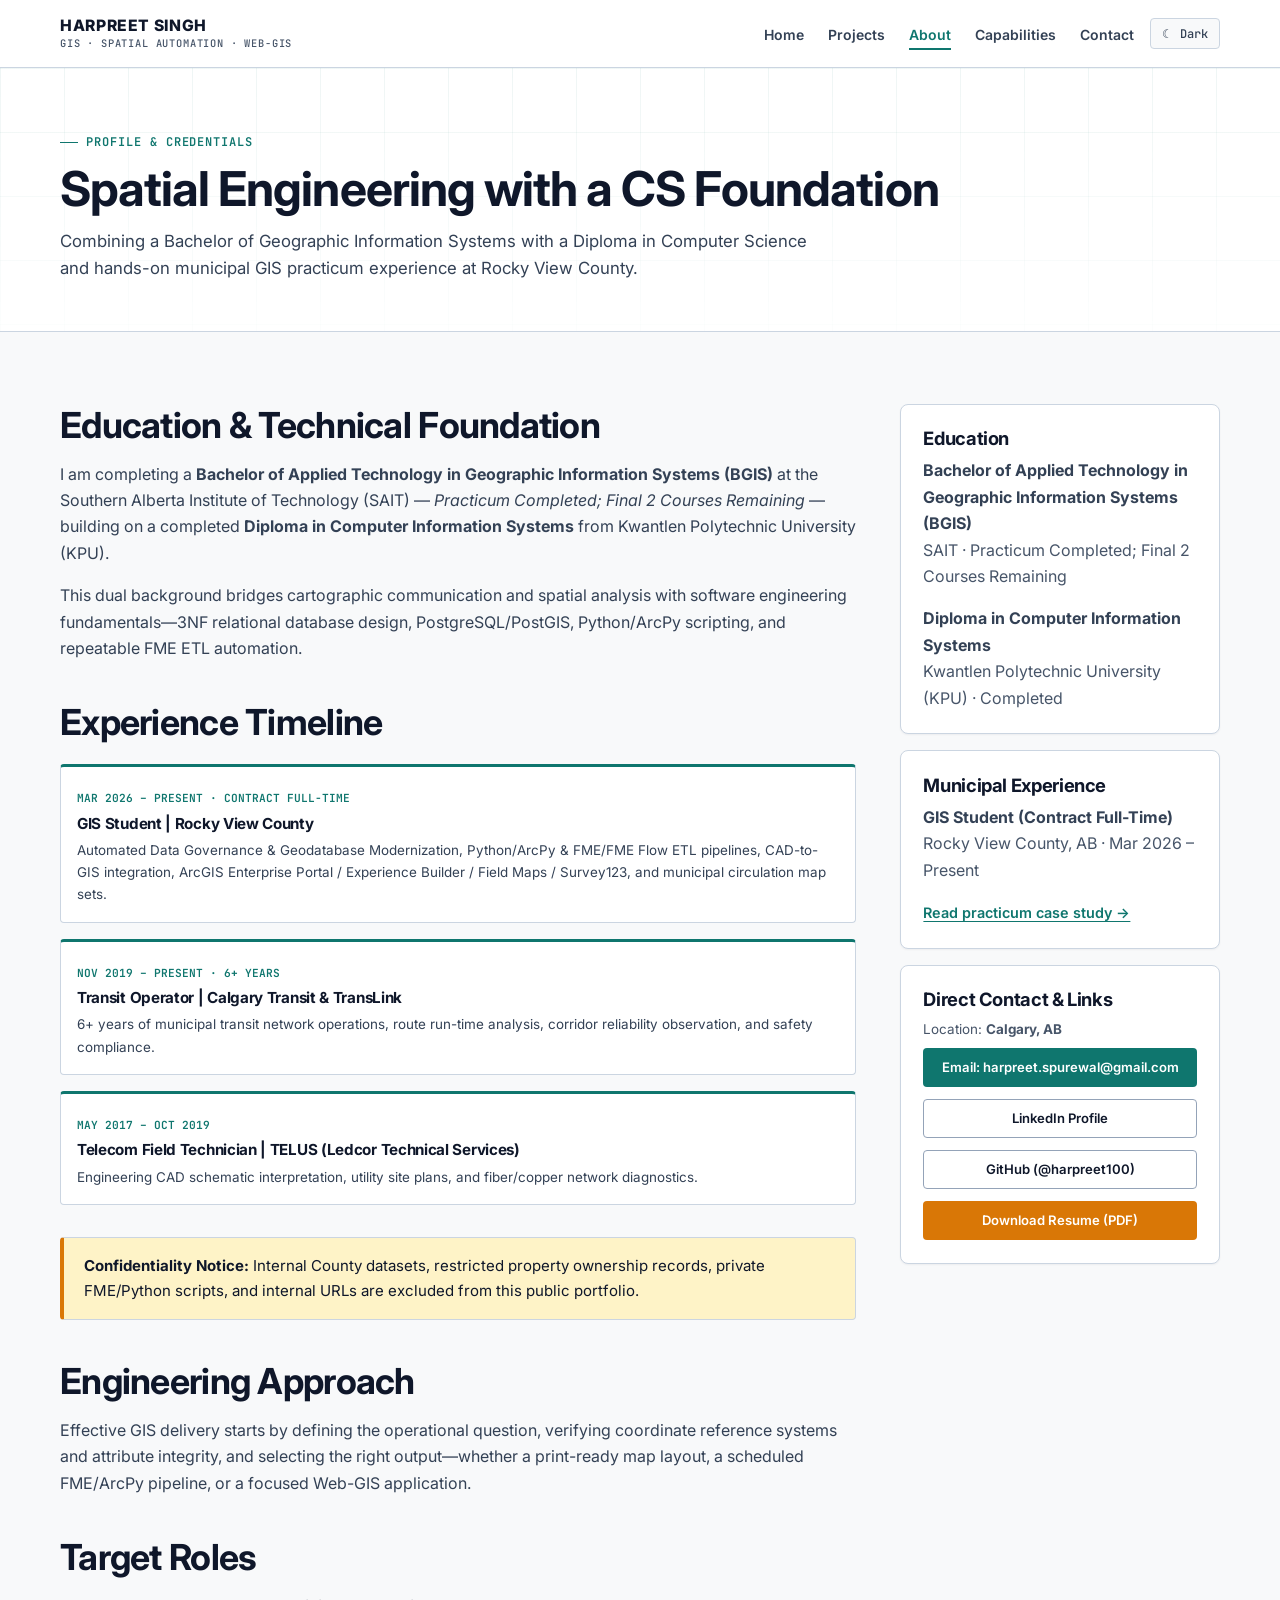
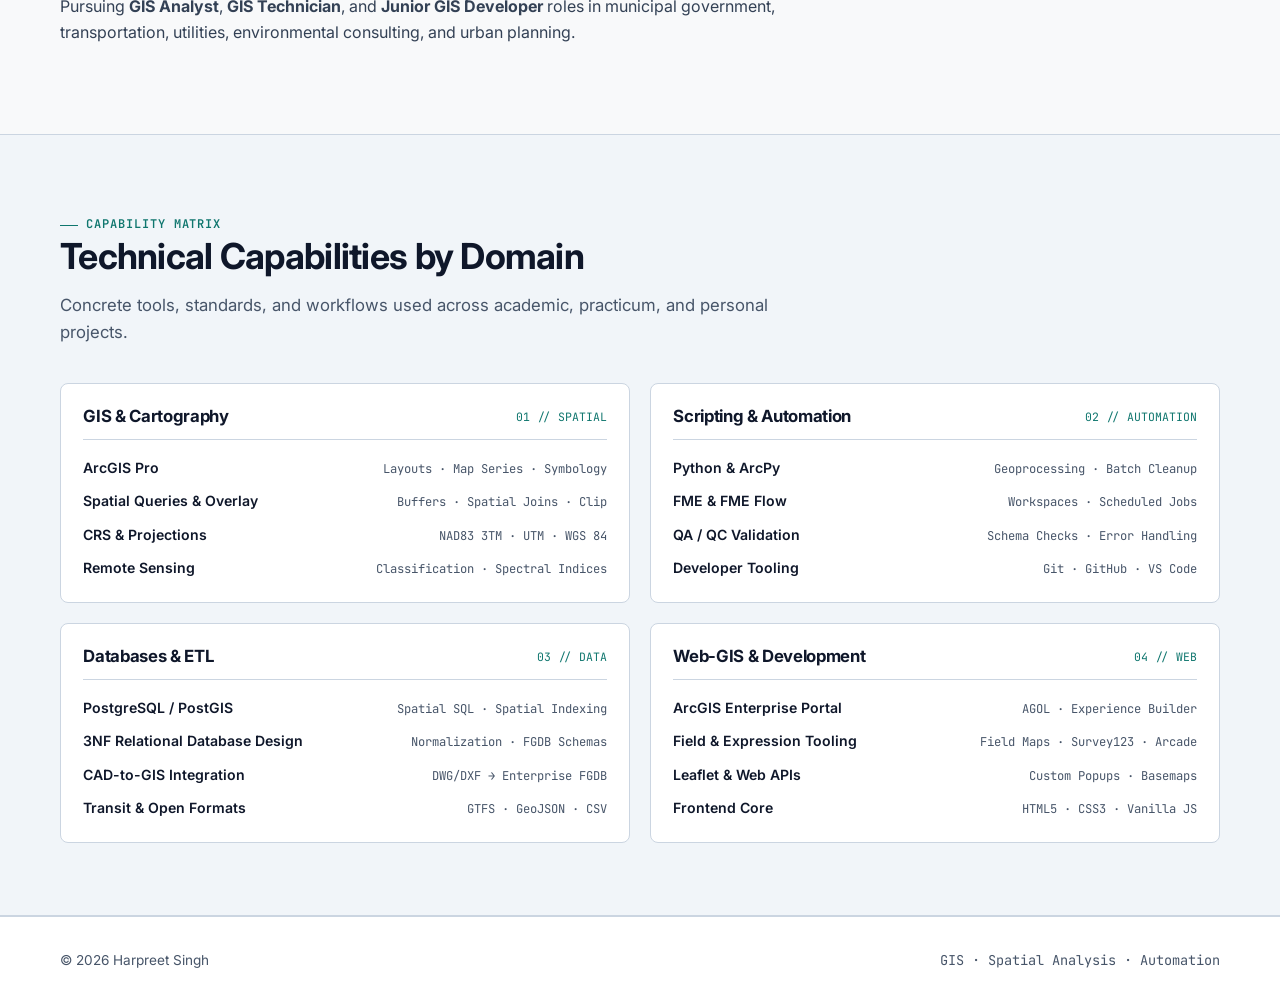
==== commit 885d893b: "Upgrade GIS portfolio to Cartographic Editorial Web-GIS showcase" ====
--- a/about.html
+++ b/about.html
@@ -3,340 +3,343 @@
 
 <head>
     <meta charset="UTF-8">
-
-    <meta
-        name="viewport"
-        content="width=device-width, initial-scale=1.0"
-    >
-
-    <title>
-        About | Harpreet Singh
-    </title>
-
+    <meta name="viewport" content="width=device-width, initial-scale=1.0">
+
+    <title>About | Harpreet Singh — GIS &amp; Spatial Automation</title>
     <meta
         name="description"
-        content="Learn about Harpreet Singh's GIS education, computer science background, municipal practicum experience, technical skills, and GIS career direction."
+        content="Harpreet Singh's GIS education (SAIT), Computer Information Systems diploma (KPU), municipal practicum at Rocky View County, and structured GIS capability matrix."
     >
 
-    <meta
-        property="og:title"
-        content="About Harpreet Singh | GIS Portfolio"
-    >
-
+    <meta property="og:title" content="About Harpreet Singh | GIS Portfolio">
     <meta
         property="og:description"
-        content="GIS professional-in-training with a computer science background and municipal GIS practicum experience."
+        content="GIS analyst and automation developer with a Computer Information Systems foundation and municipal GIS practicum experience."
     >
-
     <meta property="og:type" content="website">
 
-    <link rel="stylesheet" href="css/style.css">
+    <link rel="preconnect" href="https://fonts.googleapis.com">
+    <link rel="preconnect" href="https://fonts.gstatic.com" crossorigin>
+    <link
+        href="https://fonts.googleapis.com/css2?family=Inter:wght@400;500;600;700;800&amp;family=JetBrains+Mono:wght@400;500;600&amp;display=swap"
+        rel="stylesheet"
+    >
+
+    <link rel="stylesheet" href="./css/variables.css">
+    <link rel="stylesheet" href="./css/style.css">
 </head>
 
 <body>
-
     <a class="skip-link" href="#main">Skip to content</a>
 
-    <header>
+    <header class="site-header">
         <div class="container navbar">
-
-            <a href="index.html" class="logo">
+            <a href="./index.html" class="logo">
                 HARPREET SINGH
-
-                <span class="logo-tagline">
-                    GIS • AUTOMATION • TECHNOLOGY
-                </span>
+                <span class="logo-tagline">GIS &middot; SPATIAL AUTOMATION &middot; WEB-GIS</span>
             </a>
 
-            <button
-                class="menu-toggle"
-                id="mobile-menu"
-                aria-label="Toggle navigation"
-                aria-expanded="false"
-            >
-                ☰
-            </button>
-
-            <ul class="nav-links">
-                <li>
-                    <a href="index.html">HOME</a>
-                </li>
-
-                <li>
-                    <a href="projects.html">PROJECTS</a>
-                </li>
-
-                <li>
-                    <a href="about.html" class="active">ABOUT</a>
-                </li>
-
-                <li>
-                    <a href="index.html#skills">SKILLS</a>
-                </li>
-
-                <li>
-                    <a href="index.html#contact">CONTACT</a>
-                </li>
-            </ul>
-
+            <div class="nav-controls">
+                <nav aria-label="Primary navigation">
+                    <ul class="nav-links">
+                        <li><a href="./index.html">Home</a></li>
+                        <li><a href="./projects.html">Projects</a></li>
+                        <li><a href="./about.html" class="active">About</a></li>
+                        <li><a href="./index.html#skills">Capabilities</a></li>
+                        <li><a href="./index.html#contact">Contact</a></li>
+                    </ul>
+                </nav>
+
+                <button
+                    type="button"
+                    class="theme-toggle"
+                    id="theme-toggle"
+                    aria-label="Toggle dark mode"
+                    aria-pressed="false"
+                >
+                    &#9790; Dark
+                </button>
+
+                <button
+                    type="button"
+                    class="menu-toggle"
+                    id="mobile-menu"
+                    aria-label="Toggle navigation menu"
+                    aria-expanded="false"
+                >
+                    &#9776;
+                </button>
+            </div>
         </div>
     </header>
 
     <main id="main">
-
-        <!-- Heading -->
         <section class="page-hero">
+            <div class="topo-bg" aria-hidden="true"></div>
             <div class="container">
-
-                <div class="eyebrow">
-                    About Me
-                </div>
-
-                <h1>
-                    GIS with a Technical Foundation
-                </h1>
-
+                <div class="eyebrow">Profile &amp; Credentials</div>
+                <h1>Spatial Engineering with a CS Foundation</h1>
                 <p>
-                    Combining geographic thinking, municipal GIS experience,
-                    computer science, spatial analysis, cartography, and
-                    automation.
+                    Combining a Bachelor of Geographic Information Systems with a Diploma in Computer
+                    Science and hands-on municipal GIS practicum experience at Rocky View County.
                 </p>
-
             </div>
         </section>
 
-        <!-- Main about content -->
         <section>
             <div class="container about-layout">
-
                 <div class="about-main">
-
-                    <h2>Background</h2>
-
+                    <h2>Education &amp; Technical Foundation</h2>
                     <p>
-                        I am completing a Bachelor of Geographic Information
-                        Systems at the Southern Alberta Institute of Technology.
-                        I also have a diploma in Computer Science from Kwantlen
-                        Polytechnic University.
+                        I am completing a <strong>Bachelor of Applied Technology in Geographic Information Systems (BGIS)</strong> at
+                        the Southern Alberta Institute of Technology (SAIT) &mdash; <em>Practicum Completed; Final 2 Courses Remaining</em> &mdash;
+                        building on a completed <strong>Diploma in Computer Information Systems</strong> from
+                        Kwantlen Polytechnic University (KPU).
                     </p>
-
                     <p>
-                        This combination allows me to approach GIS work through
-                        spatial analysis and cartographic communication while
-                        also understanding programming, databases, structured
-                        problem-solving, data processing, and workflow
-                        automation.
+                        This dual background bridges cartographic communication and spatial analysis
+                        with software engineering fundamentals&mdash;3NF relational database design,
+                        PostgreSQL/PostGIS, Python/ArcPy scripting, and repeatable FME ETL automation.
                     </p>
 
-                    <h2>GIS Practicum Experience</h2>
-
+                    <h2>Experience Timeline</h2>
+                    <div class="pipeline-grid" style="grid-template-columns: 1fr; gap: 1rem; margin: 1.25rem 0 2rem;">
+                        <div class="pipeline-step">
+                            <span class="pipeline-step-num">Mar 2026 &ndash; Present &middot; Contract Full-Time</span>
+                            <h3>GIS Student | Rocky View County</h3>
+                            <p>
+                                Automated Data Governance &amp; Geodatabase Modernization, Python/ArcPy &amp;
+                                FME/FME Flow ETL pipelines, CAD-to-GIS integration, ArcGIS Enterprise
+                                Portal / Experience Builder / Field Maps / Survey123, and municipal
+                                circulation map sets.
+                            </p>
+                        </div>
+                        <div class="pipeline-step">
+                            <span class="pipeline-step-num">Nov 2019 &ndash; Present &middot; 6+ Years</span>
+                            <h3>Transit Operator | Calgary Transit &amp; TransLink</h3>
+                            <p>
+                                6+ years of municipal transit network operations, route run-time
+                                analysis, corridor reliability observation, and safety compliance.
+                            </p>
+                        </div>
+                        <div class="pipeline-step">
+                            <span class="pipeline-step-num">May 2017 &ndash; Oct 2019</span>
+                            <h3>Telecom Field Technician | TELUS (Ledcor Technical Services)</h3>
+                            <p>
+                                Engineering CAD schematic interpretation, utility site plans, and
+                                fiber/copper network diagnostics.
+                            </p>
+                        </div>
+                    </div>
+
+                    <div class="callout">
+                        <strong>Confidentiality Notice:</strong> Internal County datasets, restricted
+                        property ownership records, private FME/Python scripts, and internal URLs
+                        are excluded from this public portfolio.
+                    </div>
+
+                    <h2>Engineering Approach</h2>
                     <p>
-                        I completed a GIS practicum at Rocky View County, where I
-                        worked alongside experienced GIS professionals in a
-                        municipal and county environment.
+                        Effective GIS delivery starts by defining the operational question, verifying
+                        coordinate reference systems and attribute integrity, and selecting the
+                        right output—whether a print-ready map layout, a scheduled FME/ArcPy
+                        pipeline, or a focused Web-GIS application.
                     </p>
 
+                    <h2>Target Roles</h2>
                     <p>
-                        My practicum experience included planning map sets,
-                        spatial and attribute queries, custom-radius property
-                        information, custom map production, public GIS
-                        inquiries, ArcGIS web and field applications, Python
-                        automation, FME workflows, and collaboration with
-                        different County departments.
+                        Pursuing <strong>GIS Analyst</strong>, <strong>GIS Technician</strong>, and
+                        <strong>Junior GIS Developer</strong> roles in municipal government,
+                        transportation, utilities, environmental consulting, and urban planning.
                     </p>
-
-                    <p>
-                        The experience taught me how GIS supports planning,
-                        operations, public service, cross-department
-                        collaboration, and evidence-based decision-making.
-                    </p>
-
-                    <div class="callout">
-                        Internal County information, restricted property data,
-                        private workflows, and confidential organizational
-                        deliverables are not published in this portfolio.
-                    </div>
-
-                    <h2>Professional Approach</h2>
-
-                    <p>
-                        I learned that successful GIS work requires more than
-                        knowing how to use GIS software. Professional GIS also
-                        depends on accurate data, clear requirements, organized
-                        workflows, appropriate documentation, quality control,
-                        communication, and understanding the purpose of the final
-                        product.
-                    </p>
-
-                    <p>
-                        When responding to a GIS request, I try to understand the
-                        operational question first. I then identify the relevant
-                        data, determine the appropriate GIS method, and select a
-                        map, analysis, dataset, or application format that meets
-                        the user's needs.
-                    </p>
-
-                    <h2>Career Direction</h2>
-
-                    <p>
-                        I am pursuing GIS analyst opportunities with a long-term
-                        interest in GIS development and automation. I am
-                        especially interested in municipal, government,
-                        environmental, transportation, planning, and utility
-                        organizations.
-                    </p>
-
-                    <p>
-                        My goal is to continue developing skills in spatial
-                        analysis, data management, Python and ArcPy automation,
-                        FME, web GIS, cartography, and geospatial application
-                        development.
-                    </p>
-
                 </div>
 
-                <!-- Sidebar -->
-                <aside class="about-sidebar">
-
+                <aside class="about-sidebar" aria-label="Credentials and contact links">
                     <div class="card">
                         <h3>Education</h3>
-
                         <p>
-                            <strong>
-                                Bachelor of Geographic Information Systems
-                            </strong>
+                            <strong>Bachelor of Applied Technology in Geographic Information Systems (BGIS)</strong><br>
+                            <span class="text-muted">SAIT &middot; Practicum Completed; Final 2 Courses Remaining</span>
                         </p>
-
-                        <p class="text-light">
-                            Southern Alberta Institute of Technology
+                        <p>
+                            <strong>Diploma in Computer Information Systems</strong><br>
+                            <span class="text-muted">Kwantlen Polytechnic University (KPU) &middot; Completed</span>
                         </p>
-
+                    </div>
+
+                    <div class="card">
+                        <h3>Municipal Experience</h3>
                         <p>
-                            <strong>
-                                Diploma in Computer Science
-                            </strong>
+                            <strong>GIS Student (Contract Full-Time)</strong><br>
+                            <span class="text-muted">Rocky View County, AB &middot; Mar 2026 &ndash; Present</span>
                         </p>
-
-                        <p class="text-light">
-                            Kwantlen Polytechnic University
+                        <a href="./projects/practicum.html" class="text-link">
+                            Read practicum case study &rarr;
+                        </a>
+                    </div>
+
+                    <div class="card">
+                        <h3>Direct Contact &amp; Links</h3>
+                        <p class="text-muted" style="font-size: 0.84rem; margin-bottom: 0.5rem;">
+                            Location: <strong>Calgary, AB</strong>
                         </p>
-                    </div>
-
-                    <div class="card">
-                        <h3>Professional Experience</h3>
-
-                        <p>
-                            <strong>
-                                GIS Practicum
-                            </strong>
-                        </p>
-
-                        <p class="text-light">
-                            Rocky View County
-                        </p>
-
-                        <a
-                             href="projects/practicum.html"
-                             class="text-link"
+                        <div class="hero-actions" style="margin-top: 0.5rem; flex-direction: column;">
+                            <a href="mailto:harpreet.spurewal@gmail.com" class="btn btn-primary btn-small">
+                                Email: harpreet.spurewal@gmail.com
+                            </a>
+                            <a
+                                href="https://www.linkedin.com/in/harpreet-singh-894583255/"
+                                class="btn btn-secondary btn-small"
+                                target="_blank"
+                                rel="noopener noreferrer"
                             >
-                         View practicum case study
-</a>
-                    </div>
-
-                    <div class="card">
-                        <h3>Primary Interests</h3>
-
-                        <ul class="skill-list">
-                            <li>Municipal GIS</li>
-                            <li>Spatial analysis</li>
-                            <li>GIS automation</li>
-                            <li>Cartography</li>
-                            <li>Web GIS</li>
-                            <li>FME workflows</li>
-                            <li>Data management</li>
-                        </ul>
-                    </div>
-
+                                LinkedIn Profile
+                            </a>
+                            <a
+                                href="https://github.com/harpreet100"
+                                class="btn btn-secondary btn-small"
+                                target="_blank"
+                                rel="noopener noreferrer"
+                            >
+                                GitHub (@harpreet100)
+                            </a>
+                            <!-- PLACEHOLDER: Drop your resume PDF at ./assets/Harpreet_Singh_GIS_Resume.pdf (or update this href to match your filename) -->
+                            <a
+                                href="./assets/Harpreet_Singh_GIS_Resume.pdf"
+                                class="btn btn-amber btn-small"
+                                title="Download Resume (PDF)"
+                            >
+                                Download Resume (PDF)
+                            </a>
+                        </div>
+                    </div>
                 </aside>
-
             </div>
         </section>
 
-        <!-- Career strengths -->
+        <!-- Scannable Capability Matrix -->
         <section class="bg-offset">
             <div class="container">
-
-                <h2>What I Bring to GIS Work</h2>
-
-                <div class="grid-3">
-
-                    <div class="card">
-                        <h3>Spatial Thinking</h3>
-
-                        <p>
-                            Understanding geographic relationships, selecting
-                            appropriate methods, and communicating spatial
-                            information through clear maps and analysis.
-                        </p>
-                    </div>
-
-                    <div class="card">
-                        <h3>Technical Problem-Solving</h3>
-
-                        <p>
-                            Using programming, automation, troubleshooting, and
-                            structured workflows to improve GIS processes.
-                        </p>
-                    </div>
-
-                    <div class="card">
-                        <h3>Professional Communication</h3>
-
-                        <p>
-                            Gathering requirements, working with different
-                            departments, and presenting GIS information to
-                            technical and non-technical users.
-                        </p>
-                    </div>
-
+                <div class="eyebrow">Capability Matrix</div>
+                <h2>Technical Capabilities by Domain</h2>
+                <p class="section-intro">
+                    Concrete tools, standards, and workflows used across academic, practicum, and
+                    personal projects.
+                </p>
+
+                <div class="matrix-grid">
+                    <div class="matrix-card">
+                        <div class="matrix-card-header">
+                            <h3>GIS &amp; Cartography</h3>
+                            <span class="matrix-code">01 // SPATIAL</span>
+                        </div>
+                        <div class="matrix-rows">
+                            <div class="matrix-row">
+                                <span class="matrix-skill">ArcGIS Pro</span>
+                                <span class="matrix-detail">Layouts &middot; Map Series &middot; Symbology</span>
+                            </div>
+                            <div class="matrix-row">
+                                <span class="matrix-skill">Spatial Queries &amp; Overlay</span>
+                                <span class="matrix-detail">Buffers &middot; Spatial Joins &middot; Clip</span>
+                            </div>
+                            <div class="matrix-row">
+                                <span class="matrix-skill">CRS &amp; Projections</span>
+                                <span class="matrix-detail">NAD83 3TM &middot; UTM &middot; WGS 84</span>
+                            </div>
+                            <div class="matrix-row">
+                                <span class="matrix-skill">Remote Sensing</span>
+                                <span class="matrix-detail">Classification &middot; Spectral Indices</span>
+                            </div>
+                        </div>
+                    </div>
+
+                    <div class="matrix-card">
+                        <div class="matrix-card-header">
+                            <h3>Scripting &amp; Automation</h3>
+                            <span class="matrix-code">02 // AUTOMATION</span>
+                        </div>
+                        <div class="matrix-rows">
+                            <div class="matrix-row">
+                                <span class="matrix-skill">Python &amp; ArcPy</span>
+                                <span class="matrix-detail">Geoprocessing &middot; Batch Cleanup</span>
+                            </div>
+                            <div class="matrix-row">
+                                <span class="matrix-skill">FME &amp; FME Flow</span>
+                                <span class="matrix-detail">Workspaces &middot; Scheduled Jobs</span>
+                            </div>
+                            <div class="matrix-row">
+                                <span class="matrix-skill">QA / QC Validation</span>
+                                <span class="matrix-detail">Schema Checks &middot; Error Handling</span>
+                            </div>
+                            <div class="matrix-row">
+                                <span class="matrix-skill">Developer Tooling</span>
+                                <span class="matrix-detail">Git &middot; GitHub &middot; VS Code</span>
+                            </div>
+                        </div>
+                    </div>
+
+                    <div class="matrix-card">
+                        <div class="matrix-card-header">
+                            <h3>Databases &amp; ETL</h3>
+                            <span class="matrix-code">03 // DATA</span>
+                        </div>
+                        <div class="matrix-rows">
+                            <div class="matrix-row">
+                                <span class="matrix-skill">PostgreSQL / PostGIS</span>
+                                <span class="matrix-detail">Spatial SQL &middot; Spatial Indexing</span>
+                            </div>
+                            <div class="matrix-row">
+                                <span class="matrix-skill">3NF Relational Database Design</span>
+                                <span class="matrix-detail">Normalization &middot; FGDB Schemas</span>
+                            </div>
+                            <div class="matrix-row">
+                                <span class="matrix-skill">CAD-to-GIS Integration</span>
+                                <span class="matrix-detail">DWG/DXF &rarr; Enterprise FGDB</span>
+                            </div>
+                            <div class="matrix-row">
+                                <span class="matrix-skill">Transit &amp; Open Formats</span>
+                                <span class="matrix-detail">GTFS &middot; GeoJSON &middot; CSV</span>
+                            </div>
+                        </div>
+                    </div>
+
+                    <div class="matrix-card">
+                        <div class="matrix-card-header">
+                            <h3>Web-GIS &amp; Development</h3>
+                            <span class="matrix-code">04 // WEB</span>
+                        </div>
+                        <div class="matrix-rows">
+                            <div class="matrix-row">
+                                <span class="matrix-skill">ArcGIS Enterprise Portal</span>
+                                <span class="matrix-detail">AGOL &middot; Experience Builder</span>
+                            </div>
+                            <div class="matrix-row">
+                                <span class="matrix-skill">Field &amp; Expression Tooling</span>
+                                <span class="matrix-detail">Field Maps &middot; Survey123 &middot; Arcade</span>
+                            </div>
+                            <div class="matrix-row">
+                                <span class="matrix-skill">Leaflet &amp; Web APIs</span>
+                                <span class="matrix-detail">Custom Popups &middot; Basemaps</span>
+                            </div>
+                            <div class="matrix-row">
+                                <span class="matrix-skill">Frontend Core</span>
+                                <span class="matrix-detail">HTML5 &middot; CSS3 &middot; Vanilla JS</span>
+                            </div>
+                        </div>
+                    </div>
                 </div>
-
-                <div class="hero-actions">
-                    <a
-                        href="projects.html"
-                        class="btn btn-primary"
-                    >
-                        View Projects
-                    </a>
-
-                    <a
-                        href="index.html#contact"
-                        class="btn btn-dark"
-                    >
-                        Contact Me
-                    </a>
-                </div>
-
             </div>
         </section>
-
     </main>
 
     <footer class="footer">
         <div class="container footer-row">
-
-            <span>
-                © <span data-year></span> Harpreet Singh
-            </span>
-
-            <span>
-                GIS • Spatial Analysis • Automation
-            </span>
-
+            <span>&copy; <span data-year></span> Harpreet Singh</span>
+            <span class="mono">GIS &middot; Spatial Analysis &middot; Automation</span>
         </div>
     </footer>
 
-    <script src="js/script.js"></script>
+    <script src="./js/main.js"></script>
 </body>
 
-</html>+</html>
--- a/css/variables.css
+++ b/css/variables.css
@@ -0,0 +1,101 @@
+/* ==========================================================================
+   Cartographic Editorial Design Tokens
+   Default: High-contrast Light Mode (Topographic Paper)
+   Optional: Dark Mode via [data-theme="dark"] persisted in localStorage
+   ========================================================================== */
+
+:root {
+    /* Surfaces */
+    --bg-paper: #F8F9FA;
+    --bg-surface: #FFFFFF;
+    --bg-offset: #F1F5F9;
+    --bg-elevated: #FFFFFF;
+
+    /* Ink / Typography */
+    --ink-primary: #0F172A;
+    --ink-secondary: #334155;
+    --ink-muted: #475569;
+
+    /* Hairlines & Borders */
+    --border-hairline: #CBD5E1;
+    --border-strong: #94A3B8;
+
+    /* Cartographic Accents */
+    --accent-primary: #0F766E;
+    --accent-primary-hover: #115E59;
+    --accent-teal-bg: #CCFBF1;
+    --accent-teal-ink: #115E59;
+
+    --accent-amber: #D97706;
+    --accent-amber-bg: #FEF3C7;
+    --accent-amber-ink: #92400E;
+
+    /* Code & Map Readouts */
+    --code-bg: #0F172A;
+    --code-ink: #E2E8F0;
+    --code-border: #1E293B;
+    --inline-code-bg: #E2E8F0;
+    --inline-code-ink: #0F172A;
+
+    /* Shadows (Restrained, editorial) */
+    --shadow-sm: 0 1px 2px rgba(15, 23, 42, 0.05);
+    --shadow-md: 0 4px 12px rgba(15, 23, 42, 0.07);
+    --shadow-lg: 0 10px 24px rgba(15, 23, 42, 0.1);
+
+    /* Typography */
+    --font-sans: 'Inter', -apple-system, BlinkMacSystemFont, 'Segoe UI', Roboto, sans-serif;
+    --font-mono: 'JetBrains Mono', ui-monospace, SFMono-Regular, Menlo, Monaco, Consolas, monospace;
+
+    /* Radii & Spacing */
+    --radius-sm: 4px;
+    --radius-md: 8px;
+    --radius-lg: 12px;
+    --header-height: 68px;
+
+    /* Topographic pattern opacity */
+    --topo-stroke: rgba(15, 23, 42, 0.06);
+    --grid-stroke: rgba(15, 118, 110, 0.08);
+}
+
+[data-theme="dark"] {
+    /* Surfaces */
+    --bg-paper: #0B1120;
+    --bg-surface: #111827;
+    --bg-offset: #172033;
+    --bg-elevated: #1E293B;
+
+    /* Ink / Typography */
+    --ink-primary: #F1F5F9;
+    --ink-secondary: #CBD5E1;
+    --ink-muted: #94A3B8;
+
+    /* Hairlines & Borders */
+    --border-hairline: #293548;
+    --border-strong: #475569;
+
+    /* Cartographic Accents */
+    --accent-primary: #2DD4BF;
+    --accent-primary-hover: #14B8A6;
+    --accent-teal-bg: rgba(45, 212, 191, 0.14);
+    --accent-teal-ink: #5EEAD4;
+
+    --accent-amber: #F59E0B;
+    --accent-amber-bg: rgba(245, 158, 11, 0.14);
+    --accent-amber-ink: #FCD34D;
+
+    /* Code & Map Readouts */
+    --code-bg: #070B14;
+    --code-ink: #E2E8F0;
+    --code-border: #293548;
+    --inline-code-bg: #1E293B;
+    --inline-code-ink: #5EEAD4;
+
+    /* Shadows */
+    --shadow-sm: 0 1px 2px rgba(0, 0, 0, 0.25);
+    --shadow-md: 0 4px 12px rgba(0, 0, 0, 0.35);
+    --shadow-lg: 0 12px 28px rgba(0, 0, 0, 0.45);
+
+    /* Topographic pattern opacity */
+    --topo-stroke: rgba(241, 245, 249, 0.05);
+    --grid-stroke: rgba(45, 212, 191, 0.08);
+}
--- a/css/style.css
+++ b/css/style.css
@@ -1,42 +1,27 @@
-:root {
-    --navy: #102a43;
-    --navy-dark: #071a2c;
-    --blue: #1769aa;
-    --blue-light: #d9edf9;
-    --sky: #eef7fc;
-    --gold: #f6b73c;
-    --ink: #1f2933;
-    --muted: #52606d;
-    --white: #ffffff;
-    --background: #f8fafc;
-    --line: #d9e2ec;
-    --success: #207868;
-    --shadow: 0 10px 28px rgba(16, 42, 67, 0.1);
-    --shadow-hover: 0 16px 38px rgba(16, 42, 67, 0.16);
-    --radius: 16px;
-}
-
-/* Basic reset */
-
-* {
+/* ==========================================================================
+   Harpreet Singh — Web-GIS & Spatial Engineering Portfolio
+   Cartographic Editorial Stylesheet
+   ========================================================================== */
+
+*,
+*::before,
+*::after {
     box-sizing: border-box;
 }
 
 html {
     scroll-behavior: smooth;
+    -webkit-text-size-adjust: 100%;
 }
 
 body {
     margin: 0;
-    background: var(--background);
-    color: var(--ink);
-    font-family: Inter, "Segoe UI", Arial, sans-serif;
+    background-color: var(--bg-paper);
+    color: var(--ink-primary);
+    font-family: var(--font-sans);
     font-size: 16px;
     line-height: 1.65;
-}
-
-a {
-    color: var(--blue);
+    transition: background-color 0.2s ease, color 0.2s ease;
 }
 
 img {
@@ -45,14 +30,33 @@
     height: auto;
 }
 
+a {
+    color: var(--accent-primary);
+    text-decoration-thickness: 1px;
+    text-underline-offset: 3px;
+}
+
+a:hover {
+    color: var(--accent-primary-hover);
+}
+
 button,
 a {
     -webkit-tap-highlight-color: transparent;
 }
 
+:focus-visible {
+    outline: 2px solid var(--accent-primary);
+    outline-offset: 2px;
+}
+
 .container {
-    width: min(1120px, 92%);
+    width: min(1160px, 92%);
     margin: 0 auto;
+}
+
+.mono {
+    font-family: var(--font-mono);
 }
 
 /* Accessibility */
@@ -67,234 +71,418 @@
 .skip-link:focus {
     left: 1rem;
     top: 1rem;
-    padding: 0.8rem 1rem;
-    background: var(--white);
-    color: var(--navy);
-    border-radius: 8px;
-    box-shadow: var(--shadow);
+    padding: 0.7rem 1rem;
+    background: var(--bg-surface);
+    color: var(--ink-primary);
+    border: 1px solid var(--border-strong);
+    border-radius: var(--radius-sm);
+    box-shadow: var(--shadow-md);
+    font-weight: 600;
+    text-decoration: none;
 }
 
 /* Typography */
 
 h1,
 h2,
+h3,
+h4 {
+    margin-top: 0;
+    color: var(--ink-primary);
+    font-weight: 700;
+    letter-spacing: -0.02em;
+    line-height: 1.2;
+}
+
+h2 {
+    margin-bottom: 0.85rem;
+    font-size: clamp(1.65rem, 2.8vw, 2.25rem);
+}
+
 h3 {
-    color: var(--navy);
-    line-height: 1.2;
-}
-
-h1 {
-    margin-top: 0;
-}
-
-h2 {
-    margin-top: 0;
-    margin-bottom: 1rem;
-    font-size: clamp(1.9rem, 3vw, 2.6rem);
-}
-
-h3 {
-    margin-top: 0;
+    margin-bottom: 0.5rem;
+    font-size: 1.15rem;
 }
 
 p {
     margin-top: 0;
-}
-
-.text-light {
-    color: var(--muted);
+    color: var(--ink-secondary);
+}
+
+.text-muted {
+    color: var(--ink-muted);
 }
 
 .section-intro {
-    max-width: 780px;
-    margin-bottom: 2.2rem;
-    color: var(--muted);
+    max-width: 740px;
+    margin-bottom: 2.25rem;
+    color: var(--ink-muted);
     font-size: 1.05rem;
 }
 
 .eyebrow {
-    color: #9bd3f4;
-    font-size: 0.78rem;
-    font-weight: 800;
-    letter-spacing: 0.14em;
+    display: inline-flex;
+    align-items: center;
+    gap: 0.5rem;
+    font-family: var(--font-mono);
+    font-size: 0.75rem;
+    font-weight: 600;
+    letter-spacing: 0.08em;
     text-transform: uppercase;
-}
-
-.dark-eyebrow {
-    color: var(--blue);
-}
-
-/* Header and navigation */
-
-header {
+    color: var(--accent-primary);
+}
+
+.eyebrow::before {
+    content: "";
+    display: inline-block;
+    width: 18px;
+    height: 1px;
+    background-color: var(--accent-primary);
+}
+
+/* Header & Navigation */
+
+.site-header {
     position: sticky;
     top: 0;
-    z-index: 100;
-    border-bottom: 1px solid var(--line);
-    background: rgba(255, 255, 255, 0.97);
-    backdrop-filter: blur(10px);
+    z-index: 200;
+    height: var(--header-height);
+    background-color: var(--bg-surface);
+    border-bottom: 1px solid var(--border-hairline);
 }
 
 .navbar {
-    min-height: 74px;
+    height: 100%;
     display: flex;
     align-items: center;
     justify-content: space-between;
-    gap: 2rem;
+    gap: 1.5rem;
 }
 
 .logo {
-    color: var(--navy);
-    font-weight: 900;
-    line-height: 1.1;
+    display: flex;
+    flex-direction: column;
+    color: var(--ink-primary);
+    font-weight: 800;
+    font-size: 0.98rem;
     letter-spacing: 0.04em;
+    line-height: 1.15;
     text-decoration: none;
 }
 
+.logo:hover {
+    color: var(--ink-primary);
+}
+
 .logo-tagline {
-    display: block;
-    margin-top: 0.35rem;
-    color: var(--muted);
+    margin-top: 0.2rem;
+    font-family: var(--font-mono);
     font-size: 0.65rem;
-    letter-spacing: 0.13em;
+    font-weight: 500;
+    letter-spacing: 0.08em;
+    color: var(--ink-muted);
+}
+
+.nav-controls {
+    display: flex;
+    align-items: center;
+    gap: 1rem;
 }
 
 .nav-links {
     display: flex;
     align-items: center;
-    gap: 1.4rem;
+    gap: 1.5rem;
+    margin: 0;
     padding: 0;
-    margin: 0;
     list-style: none;
 }
 
 .nav-links a {
-    color: var(--ink);
-    font-size: 0.86rem;
-    font-weight: 800;
+    position: relative;
+    padding: 0.35rem 0;
+    color: var(--ink-secondary);
+    font-size: 0.875rem;
+    font-weight: 600;
     text-decoration: none;
+    transition: color 0.15s ease;
 }
 
 .nav-links a:hover,
-.nav-links a:focus,
+.nav-links a:focus-visible,
 .nav-links a.active {
-    color: var(--blue);
+    color: var(--accent-primary);
+}
+
+.nav-links a.active::after {
+    content: "";
+    position: absolute;
+    left: 0;
+    right: 0;
+    bottom: -2px;
+    height: 2px;
+    background-color: var(--accent-primary);
+}
+
+.theme-toggle {
+    display: inline-flex;
+    align-items: center;
+    gap: 0.4rem;
+    padding: 0.42rem 0.7rem;
+    border: 1px solid var(--border-hairline);
+    border-radius: var(--radius-sm);
+    background: var(--bg-paper);
+    color: var(--ink-secondary);
+    font-family: var(--font-mono);
+    font-size: 0.75rem;
+    font-weight: 500;
+    cursor: pointer;
+    transition: border-color 0.15s ease, color 0.15s ease, background-color 0.15s ease;
+}
+
+.theme-toggle:hover {
+    border-color: var(--border-strong);
+    color: var(--ink-primary);
 }
 
 .menu-toggle {
     display: none;
-    padding: 0.5rem 0.7rem;
-    border: 1px solid var(--line);
-    border-radius: 8px;
-    background: var(--white);
-    color: var(--navy);
+    align-items: center;
+    justify-content: center;
+    width: 38px;
+    height: 38px;
+    padding: 0;
+    border: 1px solid var(--border-hairline);
+    border-radius: var(--radius-sm);
+    background: var(--bg-paper);
+    color: var(--ink-primary);
+    font-size: 1.2rem;
     cursor: pointer;
-    font-size: 1.25rem;
 }
 
 /* Sections */
 
 section {
-    padding: 5rem 0;
+    padding: 4.5rem 0;
+}
+
+.section-bordered {
+    border-top: 1px solid var(--border-hairline);
 }
 
 .bg-offset {
-    background: var(--sky);
-}
-
-/* Hero section */
+    background-color: var(--bg-offset);
+    border-top: 1px solid var(--border-hairline);
+    border-bottom: 1px solid var(--border-hairline);
+}
+
+.section-header-row {
+    display: flex;
+    align-items: flex-end;
+    justify-content: space-between;
+    flex-wrap: wrap;
+    gap: 1rem;
+    margin-bottom: 2rem;
+}
+
+.section-header-row h2 {
+    margin-bottom: 0.35rem;
+}
+
+.section-header-row .section-intro {
+    margin-bottom: 0;
+}
+
+/* Hero & Page Hero (Topographic Editorial Canvas) */
+
+.hero,
+.page-hero {
+    position: relative;
+    overflow: hidden;
+    background-color: var(--bg-surface);
+    border-bottom: 1px solid var(--border-hairline);
+}
 
 .hero {
-    padding: 7rem 0 6rem;
-    background:
-        linear-gradient(
-            130deg,
-            var(--navy-dark),
-            var(--navy) 55%,
-            #1976a8
-        );
-    color: var(--white);
+    padding: 4.5rem 0 4rem;
+}
+
+.page-hero {
+    padding: 3.5rem 0 3rem;
+}
+
+/* Subtle SVG Topographic Contour & Coordinate Grid Layer */
+.topo-bg {
+    position: absolute;
+    inset: 0;
+    pointer-events: none;
+    z-index: 0;
+    background-image:
+        linear-gradient(to right, var(--grid-stroke) 1px, transparent 1px),
+        linear-gradient(to bottom, var(--grid-stroke) 1px, transparent 1px);
+    background-size: 64px 64px;
+    mask-image: linear-gradient(to bottom, rgba(0, 0, 0, 0.85), rgba(0, 0, 0, 0.15));
+}
+
+.topo-contours {
+    position: absolute;
+    right: -6%;
+    top: -15%;
+    width: 680px;
+    max-width: 75vw;
+    height: auto;
+    pointer-events: none;
+    z-index: 0;
+    color: var(--topo-stroke);
+}
+
+.hero > .container,
+.page-hero > .container {
+    position: relative;
+    z-index: 1;
 }
 
 .hero-grid {
     display: grid;
-    grid-template-columns: 1.3fr 0.7fr;
-    align-items: center;
-    gap: 3rem;
+    grid-template-columns: 1.35fr 0.85fr;
+    align-items: start;
+    gap: 2.75rem;
 }
 
 .hero h1 {
-    margin: 0.6rem 0 1rem;
-    color: var(--white);
-    font-size: clamp(2.8rem, 6vw, 5.3rem);
-    line-height: 1;
+    margin: 0.75rem 0 0.75rem;
+    font-size: clamp(2.4rem, 5vw, 3.85rem);
+    line-height: 1.05;
+}
+
+.page-hero h1 {
+    margin: 0.65rem 0 0.75rem;
+    font-size: clamp(2rem, 4vw, 3rem);
+    line-height: 1.1;
 }
 
 .hero-subtitle {
     margin-bottom: 1rem;
-    color: var(--white);
-    font-size: clamp(1.2rem, 2.4vw, 1.7rem);
-    font-weight: 700;
+    color: var(--ink-primary);
+    font-size: clamp(1.08rem, 1.8vw, 1.3rem);
+    font-weight: 600;
 }
 
 .hero-desc {
-    max-width: 740px;
-    color: #e5f3fc;
-    font-size: 1.08rem;
-}
+    max-width: 640px;
+    font-size: 1.02rem;
+    color: var(--ink-secondary);
+}
+
+.page-hero p {
+    max-width: 760px;
+    margin-bottom: 0;
+    font-size: 1.05rem;
+    color: var(--ink-secondary);
+}
+
+.coord-strip {
+    display: inline-flex;
+    flex-wrap: wrap;
+    align-items: center;
+    gap: 0.75rem;
+    margin-top: 1.25rem;
+    padding: 0.45rem 0.8rem;
+    background: var(--bg-paper);
+    border: 1px solid var(--border-hairline);
+    border-radius: var(--radius-sm);
+    font-family: var(--font-mono);
+    font-size: 0.75rem;
+    color: var(--ink-muted);
+}
+
+.coord-strip strong {
+    color: var(--ink-primary);
+}
+
+/* Spec Panel in Hero */
 
 .hero-panel {
-    padding: 1.6rem;
-    border: 1px solid rgba(255, 255, 255, 0.24);
-    border-radius: var(--radius);
-    background: rgba(255, 255, 255, 0.1);
-}
-
-.hero-panel strong {
-    color: var(--white);
-    font-size: 1.1rem;
-}
-
-.hero-panel ul {
-    padding-left: 1.2rem;
-    margin-bottom: 0;
-}
-
-.hero-panel li {
-    margin-bottom: 0.35rem;
-}
-
-/* Page headings */
-
-.page-hero {
-    padding: 4.5rem 0;
-    background:
-        linear-gradient(
-            130deg,
-            var(--navy-dark),
-            var(--navy),
-            #164e78
-        );
-    color: var(--white);
-}
-
-.page-hero h1 {
-    margin: 0.6rem 0 1rem;
-    color: var(--white);
-    font-size: clamp(2.3rem, 5vw, 4rem);
-}
-
-.page-hero p {
-    max-width: 850px;
-    margin-bottom: 0;
-    color: #deeffa;
-    font-size: 1.08rem;
-}
-
-.page-hero .tag {
-    border: 1px solid rgba(255, 255, 255, 0.25);
-    background: rgba(255, 255, 255, 0.14);
-    color: var(--white);
+    padding: 1.5rem;
+    background: var(--bg-paper);
+    border: 1px solid var(--border-hairline);
+    border-radius: var(--radius-md);
+    box-shadow: var(--shadow-sm);
+}
+
+.hero-panel-header {
+    display: flex;
+    align-items: center;
+    justify-content: space-between;
+    padding-bottom: 0.75rem;
+    margin-bottom: 1rem;
+    border-bottom: 1px solid var(--border-hairline);
+}
+
+.hero-panel-title {
+    font-family: var(--font-mono);
+    font-size: 0.75rem;
+    font-weight: 600;
+    letter-spacing: 0.06em;
+    text-transform: uppercase;
+    color: var(--ink-primary);
+}
+
+.status-pill {
+    display: inline-flex;
+    align-items: center;
+    gap: 0.35rem;
+    padding: 0.2rem 0.55rem;
+    border-radius: 999px;
+    background: var(--accent-teal-bg);
+    color: var(--accent-teal-ink);
+    font-family: var(--font-mono);
+    font-size: 0.7rem;
+    font-weight: 600;
+}
+
+.status-pill::before {
+    content: "";
+    width: 6px;
+    height: 6px;
+    border-radius: 50%;
+    background: var(--accent-primary);
+}
+
+.spec-list {
+    margin: 0;
+    padding: 0;
+    list-style: none;
+    display: grid;
+    gap: 0.65rem;
+}
+
+.spec-list li {
+    display: flex;
+    justify-content: space-between;
+    align-items: baseline;
+    gap: 0.75rem;
+    font-size: 0.9rem;
+    padding-bottom: 0.55rem;
+    border-bottom: 1px dashed var(--border-hairline);
+}
+
+.spec-list li:last-child {
+    padding-bottom: 0;
+    border-bottom: 0;
+}
+
+.spec-key {
+    color: var(--ink-muted);
+    font-size: 0.84rem;
+}
+
+.spec-val {
+    font-family: var(--font-mono);
+    font-size: 0.8rem;
+    font-weight: 500;
+    color: var(--ink-primary);
+    text-align: right;
 }
 
 /* Buttons */
@@ -303,107 +491,121 @@
 .project-actions {
     display: flex;
     flex-wrap: wrap;
-    gap: 0.8rem;
-    margin-top: 1.7rem;
+    gap: 0.75rem;
+    margin-top: 1.5rem;
 }
 
 .btn {
-    display: inline-block;
-    padding: 0.78rem 1.15rem;
+    display: inline-flex;
+    align-items: center;
+    justify-content: center;
+    gap: 0.45rem;
+    padding: 0.68rem 1.15rem;
     border: 1px solid transparent;
-    border-radius: 9px;
-    font-weight: 800;
+    border-radius: var(--radius-sm);
+    font-size: 0.9rem;
+    font-weight: 600;
+    text-decoration: none;
+    cursor: pointer;
+    transition: background-color 0.15s ease, border-color 0.15s ease, color 0.15s ease, transform 0.15s ease;
+}
+
+.btn:hover {
+    transform: translateY(-1px);
+}
+
+.btn-primary {
+    background-color: var(--accent-primary);
+    color: #FFFFFF;
+}
+
+[data-theme="dark"] .btn-primary {
+    color: #0B1120;
+}
+
+.btn-primary:hover {
+    background-color: var(--accent-primary-hover);
+    color: #FFFFFF;
+}
+
+[data-theme="dark"] .btn-primary:hover {
+    color: #0B1120;
+}
+
+.btn-secondary {
+    background-color: var(--bg-surface);
+    border-color: var(--border-strong);
+    color: var(--ink-primary);
+}
+
+.btn-secondary:hover {
+    background-color: var(--bg-offset);
+    color: var(--ink-primary);
+}
+
+.btn-amber {
+    background-color: var(--accent-amber);
+    color: #FFFFFF;
+}
+
+.btn-amber:hover {
+    filter: brightness(0.95);
+    color: #FFFFFF;
+}
+
+.btn-small {
+    padding: 0.48rem 0.85rem;
+    font-size: 0.82rem;
+}
+
+.btn-muted {
+    background: var(--bg-offset);
+    border-color: var(--border-hairline);
+    color: var(--ink-muted);
+    cursor: default;
+}
+
+.btn-muted:hover {
+    transform: none;
+}
+
+.section-action {
+    margin-top: 2.25rem;
     text-align: center;
-    text-decoration: none;
-    transition:
-        transform 0.2s ease,
-        box-shadow 0.2s ease,
-        background 0.2s ease;
-}
-
-.btn:hover,
-.btn:focus {
-    transform: translateY(-2px);
-    box-shadow: 0 7px 18px rgba(16, 42, 67, 0.16);
-}
-
-.btn-primary {
-    background: var(--gold);
-    color: #17202a;
-}
-
-.btn-primary:hover,
-.btn-primary:focus {
-    background: #ffc95c;
-}
-
-.btn-secondary {
-    background: var(--white);
-    color: var(--navy);
-}
-
-.btn-dark {
-    background: var(--navy);
-    color: var(--white);
-}
-
-.btn-outline {
-    border-color: rgba(255, 255, 255, 0.7);
-    color: var(--white);
-}
-
-.btn-outline:hover {
-    background: rgba(255, 255, 255, 0.1);
-}
-
-.btn-small {
-    padding: 0.55rem 0.85rem;
-    font-size: 0.88rem;
-}
-
-.btn-muted {
-    background: #edf2f7;
-    color: var(--muted);
-    cursor: default;
-}
-
-.section-action {
-    margin-top: 2.5rem;
-    text-align: center;
 }
 
 /* Grids */
+
+.grid-2 {
+    display: grid;
+    grid-template-columns: repeat(2, minmax(0, 1fr));
+    gap: 1.25rem;
+}
 
 .grid-3 {
     display: grid;
-    grid-template-columns: repeat(3, 1fr);
-    gap: 1.4rem;
+    grid-template-columns: repeat(3, minmax(0, 1fr));
+    gap: 1.35rem;
 }
 
 .grid-4 {
     display: grid;
-    grid-template-columns: repeat(4, 1fr);
-    gap: 1.2rem;
-}
-
-.skills-grid {
-    display: grid;
-    grid-template-columns: repeat(4, 1fr);
-    gap: 1rem;
+    grid-template-columns: repeat(4, minmax(0, 1fr));
+    gap: 1.15rem;
 }
 
 /* Cards */
 
 .card {
-    padding: 1.5rem;
-    border: 1px solid var(--line);
-    border-radius: var(--radius);
-    background: var(--white);
-    box-shadow: var(--shadow);
-}
-
-.card p {
-    color: var(--muted);
+    padding: 1.4rem;
+    background: var(--bg-surface);
+    border: 1px solid var(--border-hairline);
+    border-radius: var(--radius-md);
+    box-shadow: var(--shadow-sm);
+}
+
+.card p:last-child {
+    margin-bottom: 0;
 }
 
 .project-card {
@@ -411,31 +613,45 @@
     flex-direction: column;
     padding: 0;
     overflow: hidden;
-    transition:
-        transform 0.2s ease,
-        box-shadow 0.2s ease;
+    transition: border-color 0.15s ease, box-shadow 0.15s ease, transform 0.15s ease;
 }
 
 .project-card:hover {
-    transform: translateY(-4px);
-    box-shadow: var(--shadow-hover);
+    border-color: var(--border-strong);
+    box-shadow: var(--shadow-md);
+    transform: translateY(-2px);
 }
 
 .project-visual {
+    position: relative;
     aspect-ratio: 16 / 9;
-    display: grid;
-    place-items: center;
-    padding: 1.5rem;
-    background:
-        linear-gradient(
-            135deg,
-            #d7edf9,
-            #8dc6e8
-        );
-    color: var(--navy);
-    font-weight: 900;
-    letter-spacing: 0.05em;
-    text-align: center;
+    display: flex;
+    flex-direction: column;
+    justify-content: space-between;
+    padding: 1.1rem 1.25rem;
+    background-color: var(--bg-offset);
+    border-bottom: 1px solid var(--border-hairline);
+    background-image:
+        linear-gradient(to right, var(--grid-stroke) 1px, transparent 1px),
+        linear-gradient(to bottom, var(--grid-stroke) 1px, transparent 1px);
+    background-size: 28px 28px;
+}
+
+.project-visual-meta {
+    display: flex;
+    justify-content: space-between;
+    align-items: center;
+    font-family: var(--font-mono);
+    font-size: 0.7rem;
+    color: var(--ink-muted);
+}
+
+.project-visual-title {
+    font-family: var(--font-mono);
+    font-size: 0.92rem;
+    font-weight: 600;
+    color: var(--ink-primary);
+    letter-spacing: 0.03em;
 }
 
 .project-visual img {
@@ -448,149 +664,653 @@
     flex: 1;
     display: flex;
     flex-direction: column;
+    padding: 1.35rem;
+}
+
+.project-category {
+    font-family: var(--font-mono);
+    font-size: 0.72rem;
+    font-weight: 600;
+    letter-spacing: 0.06em;
+    text-transform: uppercase;
+    color: var(--accent-primary);
+}
+
+.project-content h3 {
+    margin: 0.45rem 0 0.6rem;
+}
+
+.project-summary {
+    font-size: 0.93rem;
+    margin-bottom: 1rem;
+}
+
+/* Mini engineering pipeline preview inside cards */
+.pipeline-mini {
+    margin: 0 0 1rem;
+    padding: 0.75rem;
+    background: var(--bg-paper);
+    border: 1px solid var(--border-hairline);
+    border-radius: var(--radius-sm);
+    font-size: 0.82rem;
+    display: grid;
+    gap: 0.35rem;
+}
+
+.pipeline-mini div {
+    display: flex;
+    gap: 0.45rem;
+}
+
+.pipeline-label {
+    font-family: var(--font-mono);
+    font-size: 0.72rem;
+    font-weight: 600;
+    color: var(--accent-amber);
+    min-width: 68px;
+}
+
+.project-tags {
+    display: flex;
+    flex-wrap: wrap;
+    gap: 0.4rem;
+    margin-top: auto;
+    padding-top: 0.5rem;
+}
+
+.tag {
+    display: inline-block;
+    padding: 0.22rem 0.52rem;
+    border: 1px solid var(--border-hairline);
+    border-radius: var(--radius-sm);
+    background: var(--bg-paper);
+    color: var(--ink-secondary);
+    font-family: var(--font-mono);
+    font-size: 0.72rem;
+    font-weight: 500;
+}
+
+/* ==========================================================================
+   Interactive Web-GIS Map Showcase (Leaflet)
+   ========================================================================== */
+
+.map-showcase {
+    background: var(--bg-surface);
+    border: 1px solid var(--border-hairline);
+    border-radius: var(--radius-md);
+    box-shadow: var(--shadow-md);
+    overflow: hidden;
+}
+
+.map-toolbar {
+    display: flex;
+    flex-wrap: wrap;
+    align-items: center;
+    justify-content: space-between;
+    gap: 0.85rem;
+    padding: 0.85rem 1.15rem;
+    background: var(--bg-paper);
+    border-bottom: 1px solid var(--border-hairline);
+}
+
+.map-toolbar-group {
+    display: flex;
+    flex-wrap: wrap;
+    align-items: center;
+    gap: 0.5rem;
+}
+
+.toolbar-label {
+    font-family: var(--font-mono);
+    font-size: 0.72rem;
+    font-weight: 600;
+    text-transform: uppercase;
+    letter-spacing: 0.05em;
+    color: var(--ink-muted);
+    margin-right: 0.25rem;
+}
+
+.map-btn {
+    padding: 0.35rem 0.68rem;
+    border: 1px solid var(--border-hairline);
+    border-radius: var(--radius-sm);
+    background: var(--bg-surface);
+    color: var(--ink-secondary);
+    font-family: var(--font-mono);
+    font-size: 0.75rem;
+    font-weight: 500;
+    cursor: pointer;
+    transition: all 0.15s ease;
+}
+
+.map-btn:hover {
+    border-color: var(--border-strong);
+    color: var(--ink-primary);
+}
+
+.map-btn.active {
+    background: var(--accent-primary);
+    border-color: var(--accent-primary);
+    color: #FFFFFF;
+}
+
+[data-theme="dark"] .map-btn.active {
+    color: #0B1120;
+}
+
+.map-workspace {
+    display: grid;
+    grid-template-columns: 1fr 290px;
+}
+
+.map-canvas-wrap {
+    position: relative;
+    min-height: 440px;
+    background: var(--bg-offset);
+}
+
+#gis-map {
+    width: 100%;
+    height: 100%;
+    min-height: 440px;
+    z-index: 1;
+}
+
+.map-sidebar {
+    padding: 1.15rem;
+    border-left: 1px solid var(--border-hairline);
+    background: var(--bg-surface);
+    display: flex;
+    flex-direction: column;
+    gap: 1.1rem;
+}
+
+.map-sidebar h3 {
+    font-size: 0.92rem;
+    margin-bottom: 0.35rem;
+}
+
+.layer-toggle-list {
+    display: grid;
+    gap: 0.55rem;
+}
+
+.layer-toggle {
+    display: flex;
+    align-items: center;
+    justify-content: space-between;
+    gap: 0.5rem;
+    padding: 0.5rem 0.65rem;
+    border: 1px solid var(--border-hairline);
+    border-radius: var(--radius-sm);
+    background: var(--bg-paper);
+    font-size: 0.83rem;
+    cursor: pointer;
+}
+
+.layer-toggle-left {
+    display: flex;
+    align-items: center;
+    gap: 0.5rem;
+}
+
+.layer-swatch {
+    width: 10px;
+    height: 10px;
+    border-radius: 2px;
+    flex-shrink: 0;
+}
+
+.layer-swatch.point {
+    border-radius: 50%;
+    background: var(--accent-primary);
+}
+
+.layer-swatch.line {
+    height: 3px;
+    background: var(--accent-amber);
+}
+
+.layer-swatch.polygon {
+    background: rgba(15, 118, 110, 0.25);
+    border: 1.5px solid var(--accent-primary);
+}
+
+.map-meta-box {
+    margin-top: auto;
+    padding: 0.75rem;
+    background: var(--bg-paper);
+    border: 1px solid var(--border-hairline);
+    border-radius: var(--radius-sm);
+    font-size: 0.78rem;
+}
+
+.map-meta-box p {
+    margin-bottom: 0.4rem;
+    font-size: 0.78rem;
+}
+
+.map-meta-box p:last-child {
+    margin-bottom: 0;
+}
+
+.map-statusbar {
+    display: flex;
+    flex-wrap: wrap;
+    align-items: center;
+    justify-content: space-between;
+    gap: 0.75rem;
+    padding: 0.55rem 1.15rem;
+    background: var(--bg-paper);
+    border-top: 1px solid var(--border-hairline);
+    font-family: var(--font-mono);
+    font-size: 0.74rem;
+    color: var(--ink-muted);
+}
+
+.map-coords {
+    color: var(--ink-primary);
+    font-weight: 500;
+}
+
+/* Custom Leaflet Popup Styling */
+.leaflet-popup-content-wrapper {
+    background: var(--bg-surface);
+    color: var(--ink-primary);
+    border: 1px solid var(--border-hairline);
+    border-radius: var(--radius-sm);
+    box-shadow: var(--shadow-lg);
+}
+
+.leaflet-popup-tip {
+    background: var(--bg-surface);
+    border: 1px solid var(--border-hairline);
+}
+
+.gis-popup {
+    min-width: 210px;
+    font-family: var(--font-sans);
+}
+
+.gis-popup-type {
+    font-family: var(--font-mono);
+    font-size: 0.68rem;
+    font-weight: 600;
+    text-transform: uppercase;
+    letter-spacing: 0.06em;
+    color: var(--accent-primary);
+}
+
+.gis-popup-title {
+    margin: 0.2rem 0 0.55rem;
+    font-size: 0.95rem;
+    font-weight: 700;
+    color: var(--ink-primary);
+}
+
+.gis-popup-table {
+    width: 100%;
+    border-collapse: collapse;
+    font-size: 0.78rem;
+}
+
+.gis-popup-table th {
+    text-align: left;
+    color: var(--ink-muted);
+    font-weight: 500;
+    padding: 0.2rem 0.4rem 0.2rem 0;
+    border-top: 1px solid var(--border-hairline);
+}
+
+.gis-popup-table td {
+    text-align: right;
+    font-family: var(--font-mono);
+    color: var(--ink-primary);
+    padding: 0.2rem 0;
+    border-top: 1px solid var(--border-hairline);
+}
+
+/* ==========================================================================
+   Project Filters (Zero Layout Shift)
+   ========================================================================== */
+
+.filter-bar {
+    display: flex;
+    flex-wrap: wrap;
+    align-items: center;
+    justify-content: space-between;
+    gap: 1rem;
+    margin-bottom: 1.75rem;
+}
+
+.filter-container {
+    display: flex;
+    flex-wrap: wrap;
+    gap: 0.5rem;
+}
+
+.filter-btn {
+    padding: 0.48rem 0.9rem;
+    border: 1px solid var(--border-hairline);
+    border-radius: var(--radius-sm);
+    background: var(--bg-surface);
+    color: var(--ink-secondary);
+    font-size: 0.85rem;
+    font-weight: 600;
+    cursor: pointer;
+    transition: all 0.15s ease;
+}
+
+.filter-btn:hover {
+    border-color: var(--border-strong);
+    color: var(--ink-primary);
+}
+
+.filter-btn.active {
+    background: var(--accent-primary);
+    border-color: var(--accent-primary);
+    color: #FFFFFF;
+}
+
+[data-theme="dark"] .filter-btn.active {
+    color: #0B1120;
+}
+
+.filter-status {
+    font-family: var(--font-mono);
+    font-size: 0.78rem;
+    color: var(--ink-muted);
+}
+
+.project-item[hidden] {
+    display: none;
+}
+
+/* ==========================================================================
+   Capability Matrix (About & Skills)
+   ========================================================================== */
+
+.matrix-grid {
+    display: grid;
+    grid-template-columns: repeat(2, minmax(0, 1fr));
+    gap: 1.25rem;
+}
+
+.matrix-card {
     padding: 1.4rem;
-}
-
-.project-content h3 {
-    margin: 0.45rem 0;
-}
-
-.project-content p {
+    background: var(--bg-surface);
+    border: 1px solid var(--border-hairline);
+    border-radius: var(--radius-md);
+}
+
+.matrix-card-header {
+    display: flex;
+    align-items: center;
+    justify-content: space-between;
+    padding-bottom: 0.75rem;
+    margin-bottom: 1rem;
+    border-bottom: 1px solid var(--border-hairline);
+}
+
+.matrix-card-header h3 {
+    margin: 0;
+    font-size: 1.05rem;
+}
+
+.matrix-code {
+    font-family: var(--font-mono);
+    font-size: 0.72rem;
+    color: var(--accent-primary);
+}
+
+.matrix-rows {
+    display: grid;
+    gap: 0.65rem;
+}
+
+.matrix-row {
+    display: flex;
+    justify-content: space-between;
+    align-items: baseline;
+    gap: 1rem;
+    font-size: 0.88rem;
+}
+
+.matrix-skill {
+    font-weight: 600;
+    color: var(--ink-primary);
+}
+
+.matrix-detail {
+    font-family: var(--font-mono);
+    font-size: 0.76rem;
+    color: var(--ink-muted);
+    text-align: right;
+}
+
+/* ==========================================================================
+   Case Studies, Code Snippets (Prism.js) & Responsive Embeds
+   ========================================================================== */
+
+.case-layout {
+    max-width: 920px;
+}
+
+.pipeline-grid {
+    display: grid;
+    grid-template-columns: repeat(4, minmax(0, 1fr));
+    gap: 0.9rem;
+    margin: 2rem 0;
+}
+
+.pipeline-step {
+    padding: 1rem;
+    background: var(--bg-surface);
+    border: 1px solid var(--border-hairline);
+    border-top: 3px solid var(--accent-primary);
+    border-radius: var(--radius-sm);
+}
+
+.pipeline-step-num {
+    font-family: var(--font-mono);
+    font-size: 0.7rem;
+    font-weight: 600;
+    text-transform: uppercase;
+    color: var(--accent-primary);
+}
+
+.pipeline-step h3 {
+    margin: 0.3rem 0 0.4rem;
+    font-size: 0.95rem;
+}
+
+.pipeline-step p {
+    font-size: 0.84rem;
     margin-bottom: 0;
 }
 
-.project-category {
-    color: var(--blue);
+.prose h2 {
+    margin-top: 2.75rem;
+}
+
+.prose h2:first-child {
+    margin-top: 0;
+}
+
+.prose li {
+    margin-bottom: 0.5rem;
+    color: var(--ink-secondary);
+}
+
+.prose code:not([class*="language-"]) {
+    padding: 0.14rem 0.38rem;
+    border-radius: 4px;
+    background: var(--inline-code-bg);
+    color: var(--inline-code-ink);
+    font-family: var(--font-mono);
+    font-size: 0.85em;
+}
+
+/* Code Block with Copy Button */
+.code-block {
+    margin: 1.5rem 0;
+    border: 1px solid var(--code-border);
+    border-radius: var(--radius-md);
+    background: var(--code-bg);
+    overflow: hidden;
+}
+
+.code-block-header {
+    display: flex;
+    align-items: center;
+    justify-content: space-between;
+    padding: 0.55rem 1rem;
+    background: rgba(255, 255, 255, 0.04);
+    border-bottom: 1px solid var(--code-border);
+    font-family: var(--font-mono);
     font-size: 0.75rem;
-    font-weight: 800;
+    color: #94A3B8;
+}
+
+.copy-code-btn {
+    padding: 0.25rem 0.6rem;
+    border: 1px solid #334155;
+    border-radius: var(--radius-sm);
+    background: #1E293B;
+    color: #E2E8F0;
+    font-family: var(--font-mono);
+    font-size: 0.72rem;
+    cursor: pointer;
+    transition: background-color 0.15s ease, border-color 0.15s ease;
+}
+
+.copy-code-btn:hover {
+    background: #334155;
+    border-color: #475569;
+}
+
+.copy-code-btn.copied {
+    background: #0F766E;
+    border-color: #14B8A6;
+    color: #FFFFFF;
+}
+
+.code-block pre {
+    margin: 0 !important;
+    padding: 1.1rem 1.2rem !important;
+    background: transparent !important;
+    font-family: var(--font-mono) !important;
+    font-size: 0.84rem !important;
+    line-height: 1.55 !important;
+    overflow-x: auto;
+}
+
+/* Responsive Web-GIS / Experience Builder Embed Container */
+.embed-card {
+    margin: 1.75rem 0;
+    background: var(--bg-surface);
+    border: 1px solid var(--border-hairline);
+    border-radius: var(--radius-md);
+    overflow: hidden;
+}
+
+.embed-frame {
+    position: relative;
+    aspect-ratio: 16 / 9;
+    width: 100%;
+    background: var(--bg-offset);
+    display: flex;
+    align-items: center;
+    justify-content: center;
+}
+
+.embed-frame iframe {
+    position: absolute;
+    inset: 0;
+    width: 100%;
+    height: 100%;
+    border: 0;
+}
+
+.embed-fallback {
+    padding: 2rem;
+    text-align: center;
+    max-width: 540px;
+}
+
+.embed-caption {
+    display: flex;
+    flex-wrap: wrap;
+    align-items: center;
+    justify-content: space-between;
+    gap: 0.75rem;
+    padding: 0.75rem 1.1rem;
+    border-top: 1px solid var(--border-hairline);
+    background: var(--bg-paper);
+    font-size: 0.84rem;
+    color: var(--ink-muted);
+}
+
+/* Callout */
+.callout {
+    padding: 1rem 1.25rem;
+    margin: 1.5rem 0;
+    border: 1px solid var(--border-hairline);
+    border-left: 4px solid var(--accent-amber);
+    border-radius: var(--radius-sm);
+    background: var(--accent-amber-bg);
+    color: var(--ink-primary);
+    font-size: 0.94rem;
+}
+
+/* Practicum / Experience Highlight */
+.experience {
+    display: grid;
+    grid-template-columns: 0.42fr 1fr;
+    align-items: start;
+    gap: 2.5rem;
+}
+
+.experience-badge {
+    padding: 1.5rem;
+    background: var(--bg-surface);
+    border: 1px solid var(--border-hairline);
+    border-top: 4px solid var(--accent-primary);
+    border-radius: var(--radius-md);
+}
+
+.experience-label {
+    display: block;
+    margin-bottom: 0.4rem;
+    font-family: var(--font-mono);
+    font-size: 0.72rem;
+    font-weight: 600;
     letter-spacing: 0.08em;
     text-transform: uppercase;
-}
-
-.project-tags {
-    display: flex;
-    flex-wrap: wrap;
-    gap: 0.45rem;
-    padding-top: 1rem;
-    margin-top: auto;
-}
-
-.tag {
-    display: inline-block;
-    padding: 0.3rem 0.58rem;
-    border-radius: 999px;
-    background: #eaf4fb;
-    color: #15547a;
-    font-size: 0.76rem;
-    font-weight: 700;
-}
-
-/* Filters */
-
-.filter-container {
-    display: flex;
-    flex-wrap: wrap;
-    gap: 0.6rem;
-    margin-bottom: 2rem;
-}
-
-.filter-btn {
-    padding: 0.55rem 0.9rem;
-    border: 1px solid var(--line);
-    border-radius: 999px;
-    background: var(--white);
-    color: var(--navy);
-    cursor: pointer;
-    font-weight: 750;
-}
-
-.filter-btn:hover,
-.filter-btn:focus,
-.filter-btn.active {
-    border-color: var(--navy);
-    background: var(--navy);
-    color: var(--white);
-}
-
-.portfolio-note {
-    max-width: 850px;
-    padding: 2rem;
-    margin: 4rem auto 0;
-    border-left: 5px solid var(--blue);
-    border-radius: 0 var(--radius) var(--radius) 0;
-    background: var(--white);
-}
-
-/* Skills */
-
-.skill-category {
-    padding: 1.3rem;
-    border: 1px solid var(--line);
-    border-radius: var(--radius);
-    background: var(--white);
-}
-
-.skill-list {
-    padding-left: 1.2rem;
-    margin-bottom: 0;
-}
-
-.skill-list li {
-    margin-bottom: 0.35rem;
-}
-
-/* Practicum highlight */
-
-.experience {
-    display: grid;
-    grid-template-columns: 0.38fr 1fr;
-    align-items: start;
-    gap: 2.5rem;
-}
-
-.experience-badge {
-    padding: 1.6rem;
-    border-radius: var(--radius);
-    background: var(--navy);
-    color: var(--white);
-}
-
-.experience-label {
-    display: block;
-    margin-bottom: 0.7rem;
-    color: #9bd3f4;
-    font-size: 0.74rem;
-    font-weight: 800;
-    letter-spacing: 0.11em;
-    text-transform: uppercase;
+    color: var(--accent-primary);
 }
 
 .experience-badge strong {
     display: block;
-    color: var(--white);
-    font-size: 1.35rem;
+    font-size: 1.3rem;
+    color: var(--ink-primary);
 }
 
 .experience-badge p {
-    margin: 0.7rem 0 0;
-    color: #d8e8f4;
-}
-
-/* About page */
-
+    margin: 0.6rem 0 0;
+    font-size: 0.92rem;
+}
+
+/* About Layout */
 .about-layout {
     display: grid;
-    grid-template-columns: minmax(0, 1fr) 330px;
+    grid-template-columns: minmax(0, 1fr) 320px;
     align-items: start;
-    gap: 3rem;
-}
-
-.about-main {
-    max-width: 800px;
+    gap: 2.75rem;
 }
 
 .about-main h2 {
-    margin-top: 2.6rem;
+    margin-top: 2.5rem;
 }
 
 .about-main h2:first-child {
@@ -603,49 +1323,26 @@
 }
 
 .text-link {
-    font-weight: 800;
-    text-decoration: none;
-}
-
-.text-link:hover {
-    text-decoration: underline;
-}
-
-/* Project content */
-
-.prose {
-    max-width: 900px;
-}
-
-.prose h2 {
+    font-weight: 600;
+    font-size: 0.9rem;
+}
+
+/* Portfolio Note */
+.portfolio-note {
+    padding: 1.5rem;
     margin-top: 3rem;
-}
-
-.prose h2:first-child {
-    margin-top: 0;
-}
-
-.prose li {
-    margin-bottom: 0.6rem;
-}
-
-.prose code {
-    padding: 0.15rem 0.35rem;
-    border-radius: 5px;
-    background: #edf2f7;
-    color: var(--navy);
-}
-
-.callout {
-    padding: 1rem 1.2rem;
-    margin: 1.7rem 0;
-    border-left: 5px solid var(--gold);
-    border-radius: 0 10px 10px 0;
-    background: #fff7e6;
+    background: var(--bg-surface);
+    border: 1px solid var(--border-hairline);
+    border-left: 4px solid var(--accent-primary);
+    border-radius: var(--radius-sm);
+}
+
+.portfolio-note h2 {
+    font-size: 1.2rem;
+    margin-bottom: 0.5rem;
 }
 
 /* Contact */
-
 .contact-section {
     display: grid;
     grid-template-columns: 1fr auto;
@@ -654,62 +1351,69 @@
 }
 
 .contact-section p {
-    max-width: 700px;
-    color: var(--muted);
+    max-width: 640px;
+    margin-bottom: 0;
 }
 
 /* Footer */
-
 .footer {
     padding: 2rem 0;
-    background: var(--navy-dark);
-    color: #d9e2ec;
+    background: var(--bg-surface);
+    border-top: 1px solid var(--border-hairline);
+    color: var(--ink-muted);
+    font-size: 0.85rem;
 }
 
 .footer-row {
     display: flex;
     justify-content: space-between;
+    align-items: center;
+    flex-wrap: wrap;
     gap: 1rem;
-    flex-wrap: wrap;
-}
-
-/* Responsive */
-
-@media (max-width: 900px) {
-
+}
+
+/* ==========================================================================
+   Responsive Breakpoints (1440px Desktop -> 390px Mobile)
+   ========================================================================== */
+
+@media (max-width: 960px) {
     .hero-grid,
     .experience,
     .about-layout,
-    .contact-section {
+    .contact-section,
+    .map-workspace {
         grid-template-columns: 1fr;
     }
 
-    .grid-3 {
-        grid-template-columns: repeat(2, 1fr);
-    }
-
+    .map-sidebar {
+        border-left: 0;
+        border-top: 1px solid var(--border-hairline);
+    }
+
+    .grid-3,
     .grid-4,
-    .skills-grid {
-        grid-template-columns: repeat(2, 1fr);
+    .matrix-grid,
+    .pipeline-grid {
+        grid-template-columns: repeat(2, minmax(0, 1fr));
     }
 
     .menu-toggle {
-        display: block;
+        display: inline-flex;
     }
 
     .nav-links {
         position: absolute;
-        top: 74px;
+        top: var(--header-height);
         left: 0;
         right: 0;
         display: none;
         flex-direction: column;
         align-items: flex-start;
         gap: 0;
-        padding: 0.7rem 4% 1rem;
-        border-bottom: 1px solid var(--line);
-        background: var(--white);
-        box-shadow: var(--shadow);
+        padding: 0.5rem 4% 1rem;
+        background: var(--bg-surface);
+        border-bottom: 1px solid var(--border-hairline);
+        box-shadow: var(--shadow-lg);
     }
 
     .nav-links.open {
@@ -723,23 +1427,33 @@
     .nav-links a {
         display: block;
         width: 100%;
-        padding: 0.8rem 0;
-    }
-}
-
-@media (max-width: 620px) {
-
+        padding: 0.75rem 0;
+        border-bottom: 1px solid var(--border-hairline);
+    }
+
+    .nav-links li:last-child a {
+        border-bottom: 0;
+    }
+
+    .nav-links a.active::after {
+        display: none;
+    }
+}
+
+@media (max-width: 640px) {
     section {
-        padding: 4rem 0;
+        padding: 3.25rem 0;
     }
 
     .hero {
-        padding: 5rem 0;
-    }
-
+        padding: 3.25rem 0 3rem;
+    }
+
+    .grid-2,
     .grid-3,
     .grid-4,
-    .skills-grid {
+    .matrix-grid,
+    .pipeline-grid {
         grid-template-columns: 1fr;
     }
 
@@ -751,7 +1465,13 @@
         width: auto;
     }
 
+    .map-canvas-wrap,
+    #gis-map {
+        min-height: 360px;
+    }
+
     .footer-row {
         flex-direction: column;
-    }
-}+        align-items: flex-start;
+    }
+}
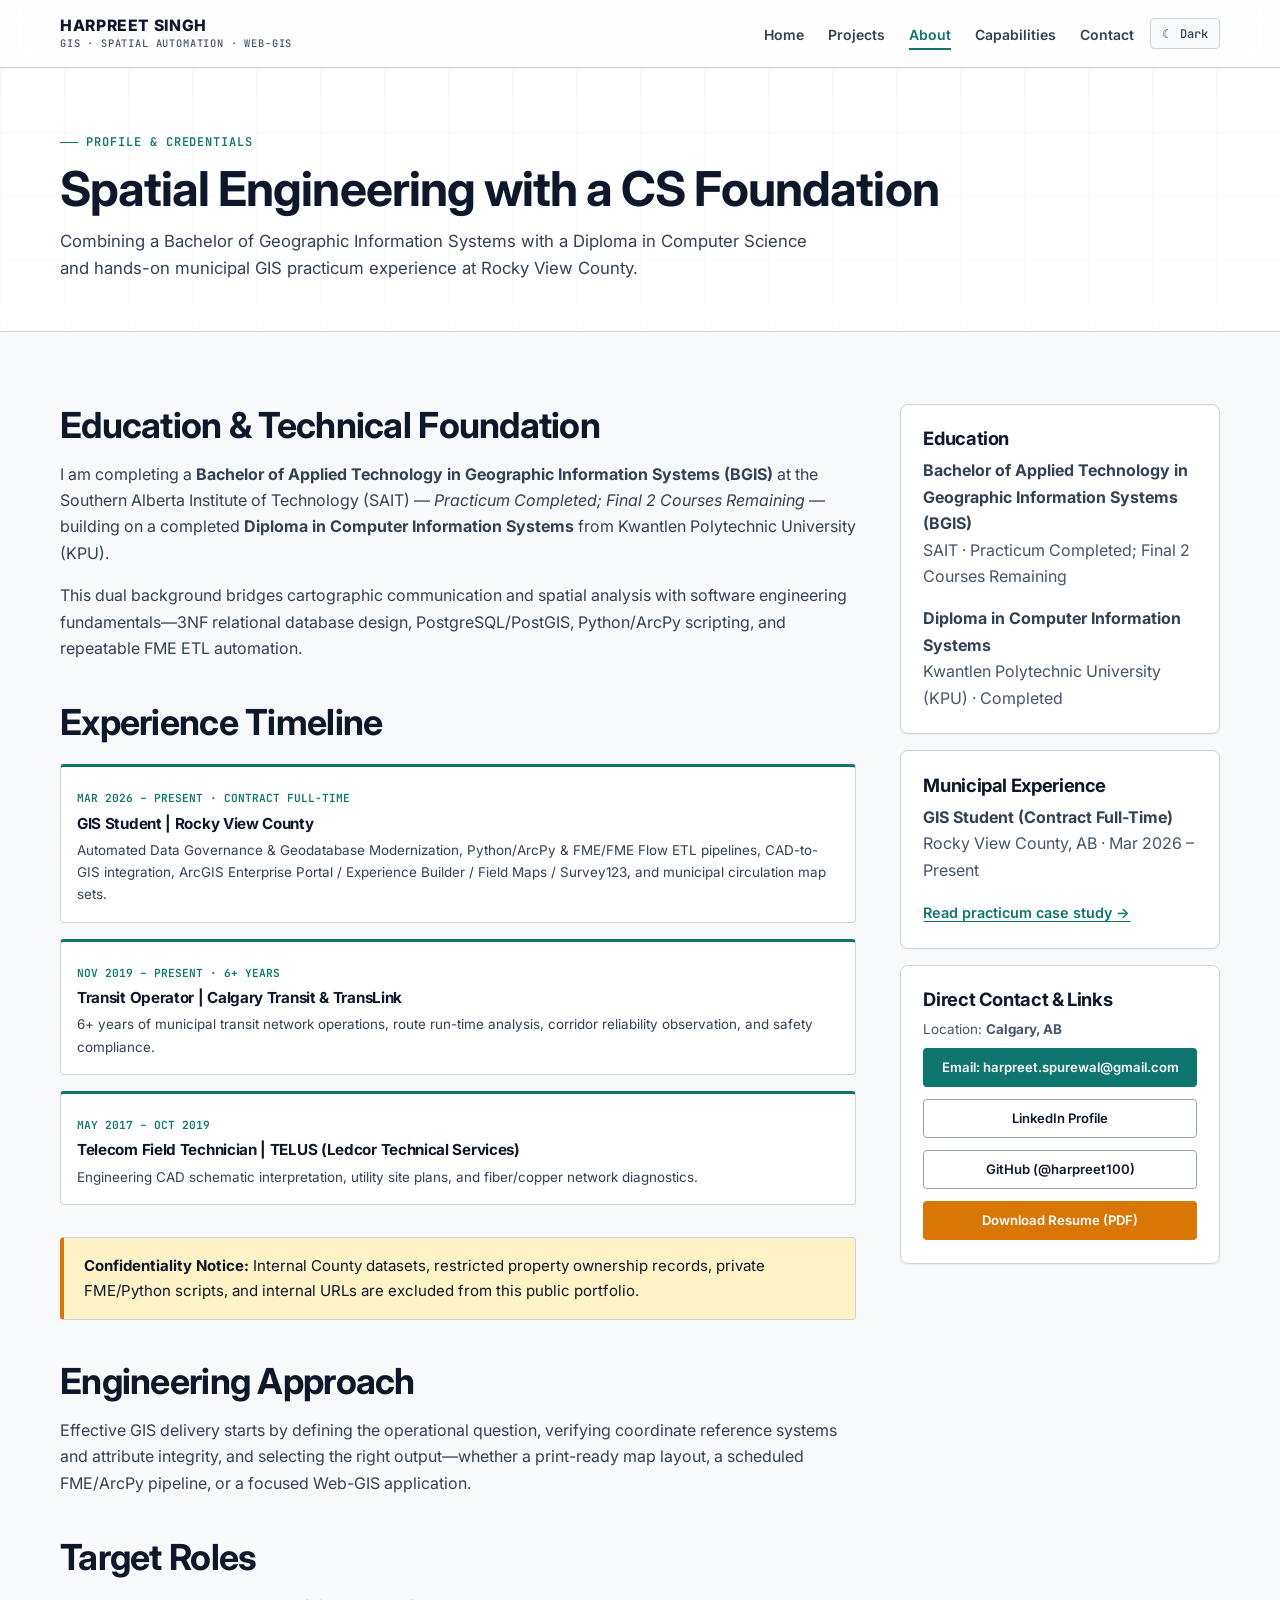
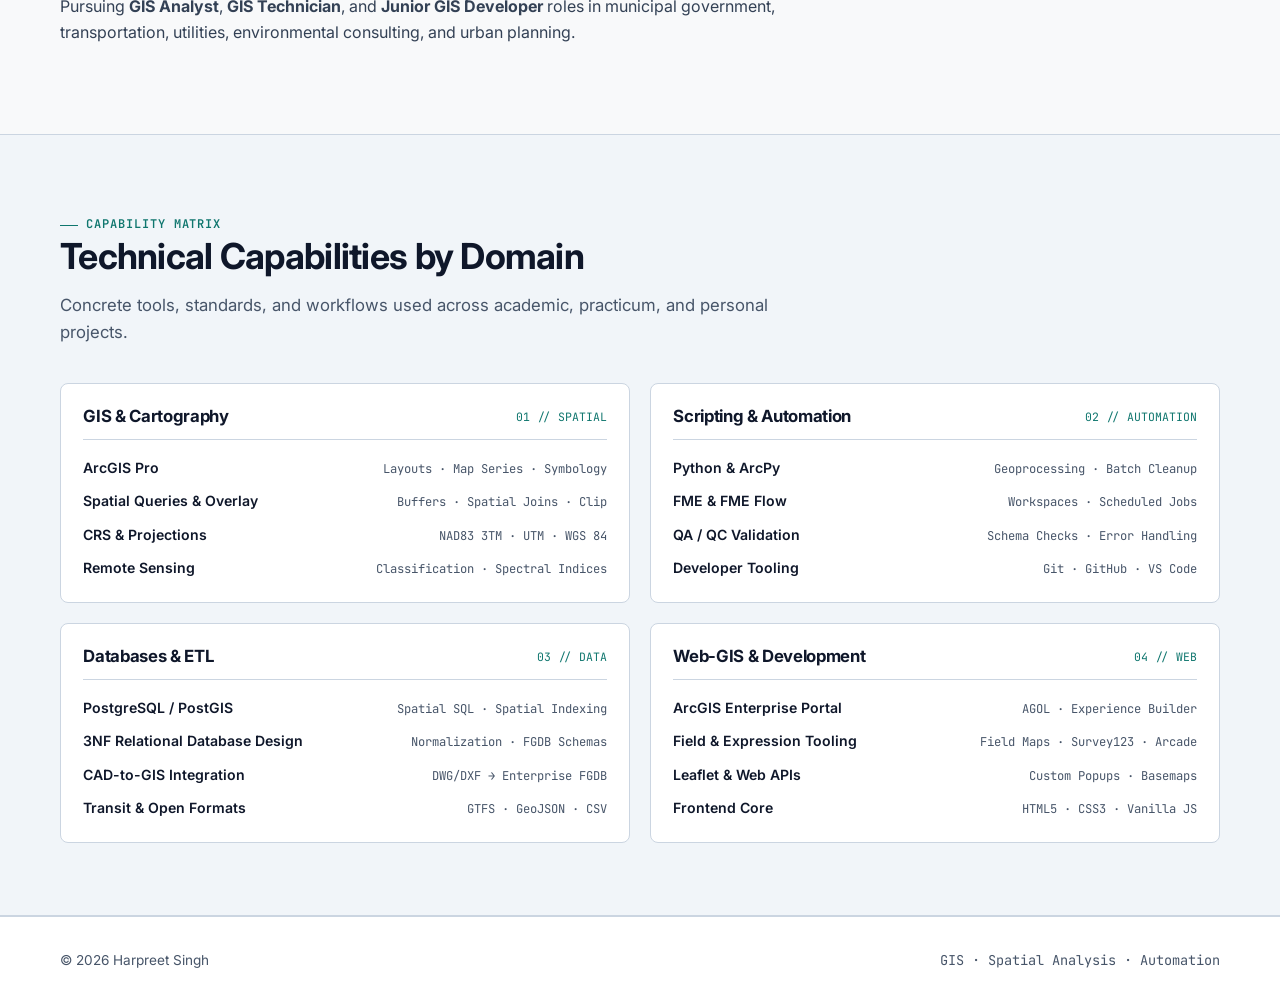
==== commit 9608c8a6: "Add Apple-inspired motion system and tactile micro-interactions" ====
--- a/about.html
+++ b/about.html
@@ -76,7 +76,7 @@
     <main id="main">
         <section class="page-hero">
             <div class="topo-bg" aria-hidden="true"></div>
-            <div class="container">
+            <div class="container hero-animate">
                 <div class="eyebrow">Profile &amp; Credentials</div>
                 <h1>Spatial Engineering with a CS Foundation</h1>
                 <p>
@@ -104,7 +104,7 @@
 
                     <h2>Experience Timeline</h2>
                     <div class="pipeline-grid" style="grid-template-columns: 1fr; gap: 1rem; margin: 1.25rem 0 2rem;">
-                        <div class="pipeline-step">
+                        <div class="pipeline-step" data-reveal>
                             <span class="pipeline-step-num">Mar 2026 &ndash; Present &middot; Contract Full-Time</span>
                             <h3>GIS Student | Rocky View County</h3>
                             <p>
@@ -114,7 +114,7 @@
                                 circulation map sets.
                             </p>
                         </div>
-                        <div class="pipeline-step">
+                        <div class="pipeline-step" data-reveal>
                             <span class="pipeline-step-num">Nov 2019 &ndash; Present &middot; 6+ Years</span>
                             <h3>Transit Operator | Calgary Transit &amp; TransLink</h3>
                             <p>
@@ -122,7 +122,7 @@
                                 analysis, corridor reliability observation, and safety compliance.
                             </p>
                         </div>
-                        <div class="pipeline-step">
+                        <div class="pipeline-step" data-reveal>
                             <span class="pipeline-step-num">May 2017 &ndash; Oct 2019</span>
                             <h3>Telecom Field Technician | TELUS (Ledcor Technical Services)</h3>
                             <p>
@@ -203,7 +203,6 @@
                             >
                                 GitHub (@harpreet100)
                             </a>
-                            <!-- PLACEHOLDER: Drop your resume PDF at ./assets/Harpreet_Singh_GIS_Resume.pdf (or update this href to match your filename) -->
                             <a
                                 href="./assets/Harpreet_Singh_GIS_Resume.pdf"
                                 class="btn btn-amber btn-small"
@@ -228,7 +227,7 @@
                 </p>
 
                 <div class="matrix-grid">
-                    <div class="matrix-card">
+                    <div class="matrix-card" data-reveal>
                         <div class="matrix-card-header">
                             <h3>GIS &amp; Cartography</h3>
                             <span class="matrix-code">01 // SPATIAL</span>
@@ -253,7 +252,7 @@
                         </div>
                     </div>
 
-                    <div class="matrix-card">
+                    <div class="matrix-card" data-reveal>
                         <div class="matrix-card-header">
                             <h3>Scripting &amp; Automation</h3>
                             <span class="matrix-code">02 // AUTOMATION</span>
@@ -278,7 +277,7 @@
                         </div>
                     </div>
 
-                    <div class="matrix-card">
+                    <div class="matrix-card" data-reveal>
                         <div class="matrix-card-header">
                             <h3>Databases &amp; ETL</h3>
                             <span class="matrix-code">03 // DATA</span>
@@ -303,7 +302,7 @@
                         </div>
                     </div>
 
-                    <div class="matrix-card">
+                    <div class="matrix-card" data-reveal>
                         <div class="matrix-card-header">
                             <h3>Web-GIS &amp; Development</h3>
                             <span class="matrix-code">04 // WEB</span>
--- a/css/variables.css
+++ b/css/variables.css
@@ -55,6 +55,16 @@
     /* Topographic pattern opacity */
     --topo-stroke: rgba(15, 23, 42, 0.06);
     --grid-stroke: rgba(15, 118, 110, 0.08);
+
+    /* Frosted Sticky Header */
+    --header-bg: rgba(255, 255, 255, 0.84);
+
+    /* Motion Tokens */
+    --ease-out-expo: cubic-bezier(0.16, 1, 0.3, 1);
+    --ease-in-out-smooth: cubic-bezier(0.65, 0, 0.35, 1);
+    --duration-fast: 220ms;
+    --duration-base: 550ms;
+    --duration-slow: 800ms;
 }
 
 [data-theme="dark"] {
@@ -63,6 +73,7 @@
     --bg-surface: #111827;
     --bg-offset: #172033;
     --bg-elevated: #1E293B;
+    --header-bg: rgba(17, 24, 39, 0.84);
 
     /* Ink / Typography */
     --ink-primary: #F1F5F9;
--- a/css/style.css
+++ b/css/style.css
@@ -147,8 +147,19 @@
     top: 0;
     z-index: 200;
     height: var(--header-height);
-    background-color: var(--bg-surface);
+    background-color: var(--header-bg);
+    backdrop-filter: blur(12px);
+    -webkit-backdrop-filter: blur(12px);
     border-bottom: 1px solid var(--border-hairline);
+    transition:
+        background-color var(--duration-fast) var(--ease-out-expo),
+        border-color var(--duration-fast) var(--ease-out-expo),
+        box-shadow var(--duration-fast) var(--ease-out-expo);
+}
+
+.site-header.is-scrolled {
+    box-shadow: var(--shadow-sm);
+    border-bottom-color: var(--border-strong);
 }
 
 .navbar {
@@ -613,51 +624,69 @@
     flex-direction: column;
     padding: 0;
     overflow: hidden;
-    transition: border-color 0.15s ease, box-shadow 0.15s ease, transform 0.15s ease;
-}
-
-.project-card:hover {
+    transition:
+        transform 320ms var(--ease-out-expo),
+        box-shadow 320ms var(--ease-out-expo),
+        border-color var(--duration-fast) var(--ease-out-expo);
+}
+
+.project-card:hover,
+.project-card:focus-within {
     border-color: var(--border-strong);
-    box-shadow: var(--shadow-md);
-    transform: translateY(-2px);
+    box-shadow:
+        0 4px 10px rgba(15, 23, 42, 0.05),
+        0 14px 28px rgba(15, 23, 42, 0.09);
+    transform: translateY(-3px);
 }
 
 .project-visual {
     position: relative;
     aspect-ratio: 16 / 9;
     display: flex;
-    flex-direction: column;
-    justify-content: space-between;
-    padding: 1.1rem 1.25rem;
+    align-items: center;
+    justify-content: center;
+    padding: 0;
+    overflow: hidden;
     background-color: var(--bg-offset);
     border-bottom: 1px solid var(--border-hairline);
-    background-image:
-        linear-gradient(to right, var(--grid-stroke) 1px, transparent 1px),
-        linear-gradient(to bottom, var(--grid-stroke) 1px, transparent 1px);
-    background-size: 28px 28px;
-}
-
-.project-visual-meta {
-    display: flex;
-    justify-content: space-between;
-    align-items: center;
-    font-family: var(--font-mono);
-    font-size: 0.7rem;
-    color: var(--ink-muted);
-}
-
-.project-visual-title {
-    font-family: var(--font-mono);
-    font-size: 0.92rem;
-    font-weight: 600;
-    color: var(--ink-primary);
-    letter-spacing: 0.03em;
-}
-
-.project-visual img {
+}
+
+.project-visual img,
+.project-visual svg.project-svg {
     width: 100%;
     height: 100%;
+    display: block;
     object-fit: cover;
+    transition: transform 420ms var(--ease-out-expo);
+}
+
+.project-card:hover .project-visual img,
+.project-card:hover .project-visual svg.project-svg,
+.project-card:focus-within .project-visual img,
+.project-card:focus-within .project-visual svg.project-svg {
+    transform: scale(1.03);
+}
+
+.webgl-fallback {
+    display: flex;
+    flex-direction: column;
+    align-items: center;
+    justify-content: center;
+    text-align: center;
+    height: 100%;
+    min-height: 440px;
+    padding: 2rem;
+    background: var(--bg-offset);
+    color: var(--ink-secondary);
+}
+
+.webgl-fallback h3 {
+    margin-bottom: 0.5rem;
+}
+
+.webgl-fallback p {
+    max-width: 440px;
+    font-size: 0.9rem;
 }
 
 .project-content {
@@ -731,7 +760,7 @@
 }
 
 /* ==========================================================================
-   Interactive Web-GIS Map Showcase (Leaflet)
+   Interactive Web-GIS Workbench (MapLibre GL JS 3D + Turf.js)
    ========================================================================== */
 
 .map-showcase {
@@ -747,8 +776,8 @@
     flex-wrap: wrap;
     align-items: center;
     justify-content: space-between;
-    gap: 0.85rem;
-    padding: 0.85rem 1.15rem;
+    gap: 0.75rem;
+    padding: 0.8rem 1.15rem;
     background: var(--bg-paper);
     border-bottom: 1px solid var(--border-hairline);
 }
@@ -757,7 +786,42 @@
     display: flex;
     flex-wrap: wrap;
     align-items: center;
-    gap: 0.5rem;
+    gap: 0.45rem;
+}
+
+.segmented-toggle {
+    display: inline-flex;
+    padding: 0.2rem;
+    background: var(--bg-offset);
+    border: 1px solid var(--border-hairline);
+    border-radius: var(--radius-sm);
+    gap: 0.2rem;
+}
+
+.segmented-btn {
+    padding: 0.36rem 0.75rem;
+    border: 0;
+    border-radius: 3px;
+    background: transparent;
+    color: var(--ink-secondary);
+    font-family: var(--font-mono);
+    font-size: 0.74rem;
+    font-weight: 600;
+    cursor: pointer;
+    transition: background-color 0.15s ease, color 0.15s ease;
+}
+
+.segmented-btn:hover {
+    color: var(--ink-primary);
+}
+
+.segmented-btn.active {
+    background: var(--accent-primary);
+    color: #FFFFFF;
+}
+
+[data-theme="dark"] .segmented-btn.active {
+    color: #0B1120;
 }
 
 .toolbar-label {
@@ -767,7 +831,7 @@
     text-transform: uppercase;
     letter-spacing: 0.05em;
     color: var(--ink-muted);
-    margin-right: 0.25rem;
+    margin-right: 0.2rem;
 }
 
 .map-btn {
@@ -800,20 +864,19 @@
 
 .map-workspace {
     display: grid;
-    grid-template-columns: 1fr 290px;
+    grid-template-columns: 1fr 330px;
 }
 
 .map-canvas-wrap {
     position: relative;
-    min-height: 440px;
+    min-height: 500px;
     background: var(--bg-offset);
 }
 
 #gis-map {
     width: 100%;
     height: 100%;
-    min-height: 440px;
-    z-index: 1;
+    min-height: 500px;
 }
 
 .map-sidebar {
@@ -822,76 +885,175 @@
     background: var(--bg-surface);
     display: flex;
     flex-direction: column;
-    gap: 1.1rem;
+    gap: 1rem;
 }
 
 .map-sidebar h3 {
     font-size: 0.92rem;
-    margin-bottom: 0.35rem;
-}
-
-.layer-toggle-list {
-    display: grid;
-    gap: 0.55rem;
-}
-
-.layer-toggle {
-    display: flex;
-    align-items: center;
-    justify-content: space-between;
-    gap: 0.5rem;
-    padding: 0.5rem 0.65rem;
-    border: 1px solid var(--border-hairline);
-    border-radius: var(--radius-sm);
-    background: var(--bg-paper);
-    font-size: 0.83rem;
-    cursor: pointer;
-}
-
-.layer-toggle-left {
-    display: flex;
-    align-items: center;
-    gap: 0.5rem;
-}
-
-.layer-swatch {
-    width: 10px;
-    height: 10px;
-    border-radius: 2px;
-    flex-shrink: 0;
-}
-
-.layer-swatch.point {
-    border-radius: 50%;
-    background: var(--accent-primary);
-}
-
-.layer-swatch.line {
-    height: 3px;
-    background: var(--accent-amber);
-}
-
-.layer-swatch.polygon {
-    background: rgba(15, 118, 110, 0.25);
-    border: 1.5px solid var(--accent-primary);
-}
-
-.map-meta-box {
-    margin-top: auto;
+    margin-bottom: 0.3rem;
+}
+
+.workbench-panel {
+    display: flex;
+    flex-direction: column;
+    gap: 0.9rem;
+    flex: 1;
+}
+
+.workbench-panel[hidden] {
+    display: none;
+}
+
+.slider-control {
     padding: 0.75rem;
     background: var(--bg-paper);
     border: 1px solid var(--border-hairline);
     border-radius: var(--radius-sm);
+}
+
+.slider-header {
+    display: flex;
+    justify-content: space-between;
+    align-items: center;
+    margin-bottom: 0.45rem;
+    font-size: 0.82rem;
+}
+
+.slider-val {
+    font-family: var(--font-mono);
+    font-weight: 600;
+    color: var(--accent-primary);
+}
+
+.radius-slider {
+    width: 100%;
+    accent-color: var(--accent-primary);
+    cursor: pointer;
+}
+
+.hud-metrics {
+    display: grid;
+    grid-template-columns: repeat(2, minmax(0, 1fr));
+    gap: 0.55rem;
+}
+
+.hud-metric {
+    padding: 0.65rem 0.7rem;
+    background: var(--bg-paper);
+    border: 1px solid var(--border-hairline);
+    border-radius: var(--radius-sm);
+}
+
+.hud-metric.full {
+    grid-column: 1 / -1;
+}
+
+.hud-label {
+    display: block;
+    font-family: var(--font-mono);
+    font-size: 0.66rem;
+    font-weight: 600;
+    text-transform: uppercase;
+    letter-spacing: 0.05em;
+    color: var(--ink-muted);
+    margin-bottom: 0.2rem;
+}
+
+.hud-value {
+    font-family: var(--font-mono);
+    font-size: 1rem;
+    font-weight: 700;
+    color: var(--ink-primary);
+}
+
+.hud-sub {
+    display: block;
     font-size: 0.78rem;
-}
-
-.map-meta-box p {
-    margin-bottom: 0.4rem;
-    font-size: 0.78rem;
-}
-
-.map-meta-box p:last-child {
-    margin-bottom: 0;
+    color: var(--ink-secondary);
+    margin-top: 0.15rem;
+}
+
+.waypoint-list {
+    display: grid;
+    gap: 0.5rem;
+}
+
+.waypoint-chip {
+    display: flex;
+    flex-direction: column;
+    align-items: flex-start;
+    gap: 0.15rem;
+    width: 100%;
+    padding: 0.6rem 0.75rem;
+    text-align: left;
+    border: 1px solid var(--border-hairline);
+    border-radius: var(--radius-sm);
+    background: var(--bg-paper);
+    color: var(--ink-primary);
+    cursor: pointer;
+    transition: border-color 0.15s ease, background-color 0.15s ease;
+}
+
+.waypoint-chip:hover {
+    border-color: var(--border-strong);
+}
+
+.waypoint-chip.active {
+    border-color: var(--accent-primary);
+    background: var(--accent-teal-bg);
+}
+
+.waypoint-chip-title {
+    font-size: 0.84rem;
+    font-weight: 700;
+    color: var(--ink-primary);
+}
+
+.waypoint-chip-coords {
+    font-family: var(--font-mono);
+    font-size: 0.7rem;
+    color: var(--ink-muted);
+}
+
+.flythrough-card {
+    padding: 0.85rem;
+    background: var(--bg-paper);
+    border: 1px solid var(--border-hairline);
+    border-left: 3px solid var(--accent-amber);
+    border-radius: var(--radius-sm);
+    margin-top: auto;
+}
+
+.flythrough-card h4 {
+    font-size: 0.92rem;
+    margin-bottom: 0.35rem;
+}
+
+.flythrough-card p {
+    font-size: 0.82rem;
+    margin-bottom: 0.7rem;
+}
+
+.legend-inline {
+    display: flex;
+    flex-wrap: wrap;
+    gap: 0.65rem;
+    font-size: 0.75rem;
+    color: var(--ink-muted);
+    padding-top: 0.25rem;
+}
+
+.legend-item {
+    display: inline-flex;
+    align-items: center;
+    gap: 0.35rem;
+}
+
+.legend-dot {
+    width: 9px;
+    height: 9px;
+    border-radius: 50%;
+    display: inline-block;
 }
 
 .map-statusbar {
@@ -904,7 +1066,7 @@
     background: var(--bg-paper);
     border-top: 1px solid var(--border-hairline);
     font-family: var(--font-mono);
-    font-size: 0.74rem;
+    font-size: 0.73rem;
     color: var(--ink-muted);
 }
 
@@ -913,18 +1075,40 @@
     font-weight: 500;
 }
 
-/* Custom Leaflet Popup Styling */
-.leaflet-popup-content-wrapper {
-    background: var(--bg-surface);
-    color: var(--ink-primary);
-    border: 1px solid var(--border-hairline);
-    border-radius: var(--radius-sm);
-    box-shadow: var(--shadow-lg);
-}
-
-.leaflet-popup-tip {
-    background: var(--bg-surface);
-    border: 1px solid var(--border-hairline);
+.source-badge {
+    display: inline-flex;
+    align-items: center;
+    gap: 0.35rem;
+    padding: 0.16rem 0.5rem;
+    border-radius: var(--radius-sm);
+    background: var(--accent-teal-bg);
+    color: var(--accent-teal-ink);
+    font-weight: 600;
+}
+
+.source-badge.fallback {
+    background: var(--accent-amber-bg);
+    color: var(--accent-amber-ink);
+}
+
+/* Custom MapLibre Popup Styling */
+.maplibregl-popup-content {
+    background: var(--bg-surface) !important;
+    color: var(--ink-primary) !important;
+    border: 1px solid var(--border-hairline);
+    border-radius: var(--radius-sm) !important;
+    box-shadow: var(--shadow-lg) !important;
+    padding: 0.75rem 0.9rem !important;
+}
+
+.maplibregl-popup-tip {
+    border-top-color: var(--bg-surface) !important;
+}
+
+.maplibregl-popup-close-button {
+    color: var(--ink-muted);
+    font-size: 1rem;
+    padding: 0.2rem 0.45rem;
 }
 
 .gis-popup {
@@ -1475,3 +1659,71 @@
         align-items: flex-start;
     }
 }
+
+/* ==========================================================================
+   Motion & Tactile Micro-Interactions (GPU-Composited, Reduced-Motion Safe)
+   ========================================================================== */
+
+@media (prefers-reduced-motion: no-preference) {
+    @keyframes heroGlide {
+        from {
+            opacity: 0;
+            transform: translateY(12px);
+        }
+        to {
+            opacity: 1;
+            transform: translateY(0);
+        }
+    }
+
+    .hero-animate {
+        animation: heroGlide 650ms var(--ease-out-expo) both;
+    }
+
+    .hero-animate-delay {
+        animation: heroGlide 650ms var(--ease-out-expo) 90ms both;
+    }
+
+    /* Progressive enhancement: only hide before reveal when js-motion is active */
+    .js-motion [data-reveal] {
+        opacity: 0;
+        transform: translateY(14px);
+        transition:
+            opacity var(--duration-base) var(--ease-out-expo),
+            transform var(--duration-base) var(--ease-out-expo);
+        transition-delay: calc(var(--stagger-index, 0) * 60ms);
+    }
+
+    .js-motion [data-reveal].is-visible {
+        opacity: 1;
+        transform: translateY(0);
+    }
+
+    .btn:active,
+    .filter-btn:active,
+    .map-btn:active,
+    .segmented-btn:active,
+    .waypoint-chip:active,
+    .theme-toggle:active {
+        transform: scale(0.98);
+    }
+}
+
+@media (prefers-reduced-motion: reduce) {
+    .hero-animate,
+    .hero-animate-delay,
+    [data-reveal] {
+        animation: none !important;
+        transition: none !important;
+        opacity: 1 !important;
+        transform: none !important;
+    }
+
+    .project-card,
+    .project-visual img,
+    .project-visual svg.project-svg,
+    .site-header,
+    .btn {
+        transition: none !important;
+    }
+}
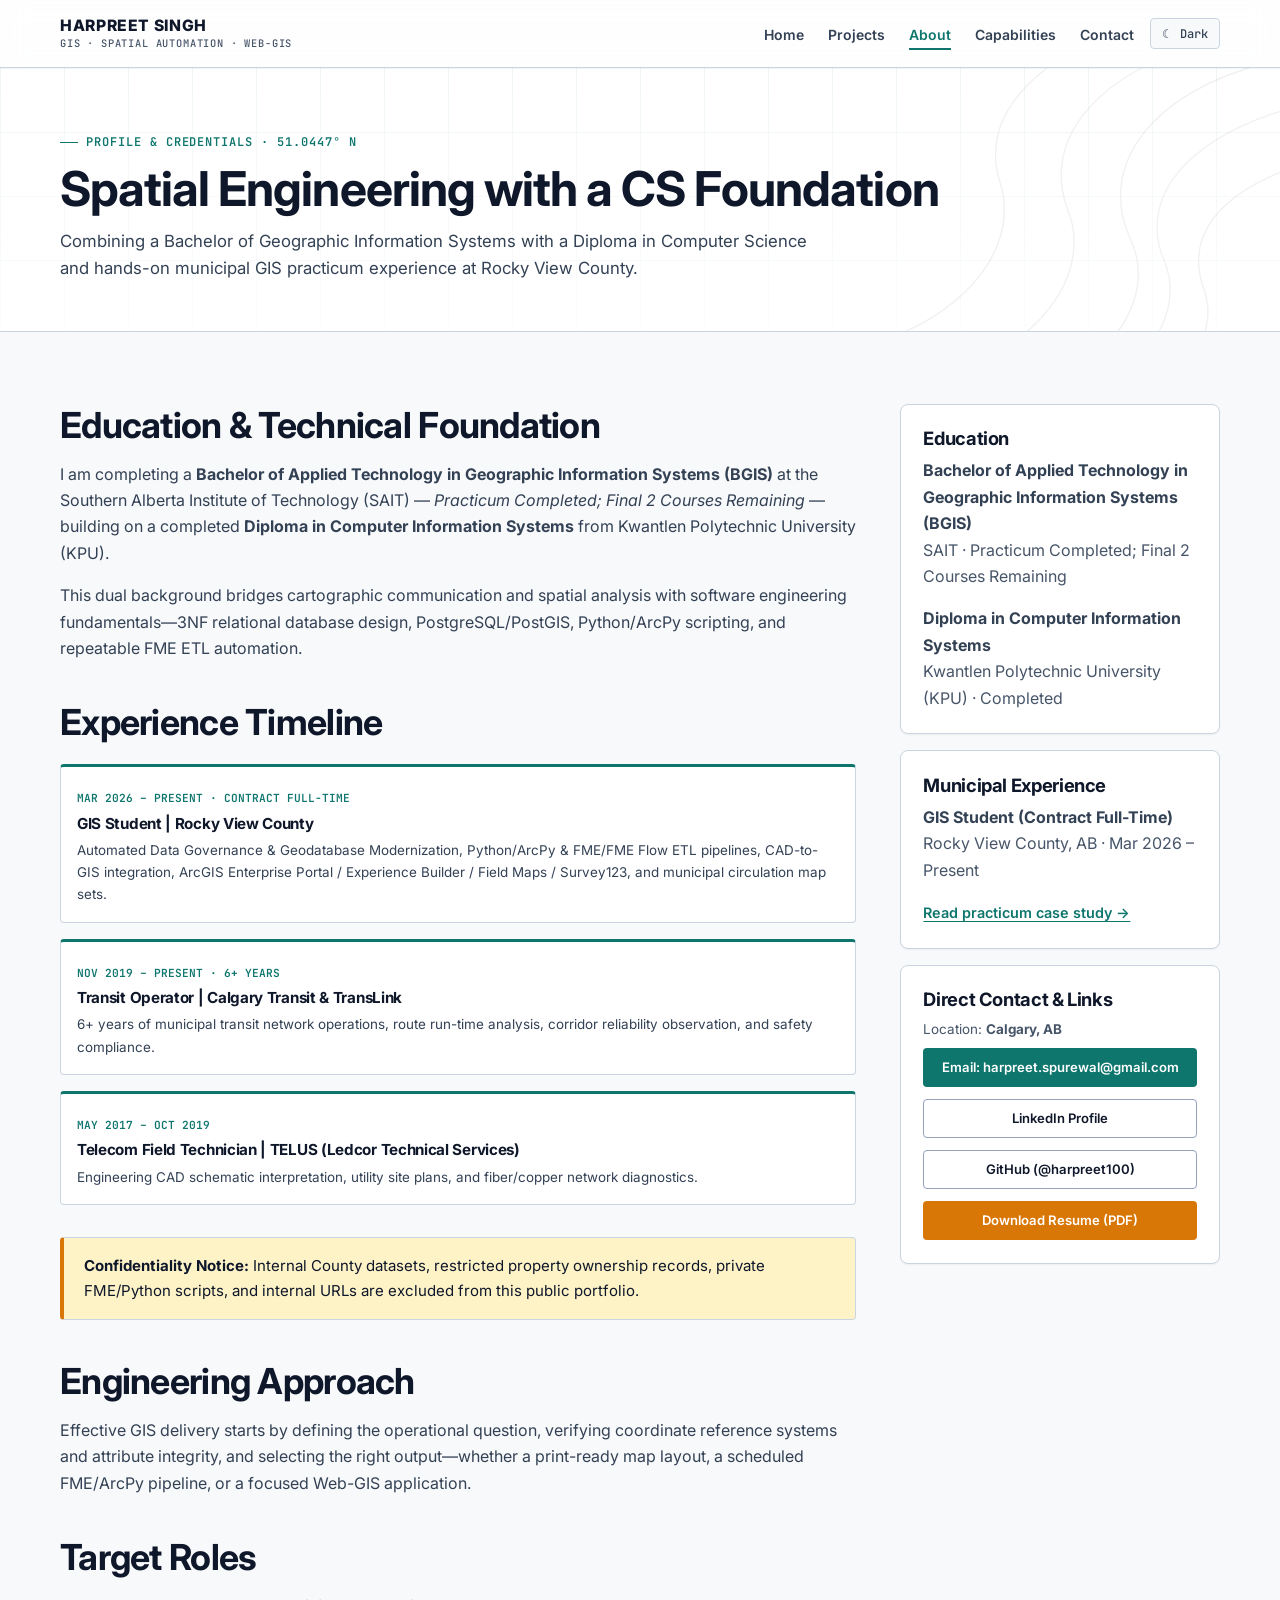
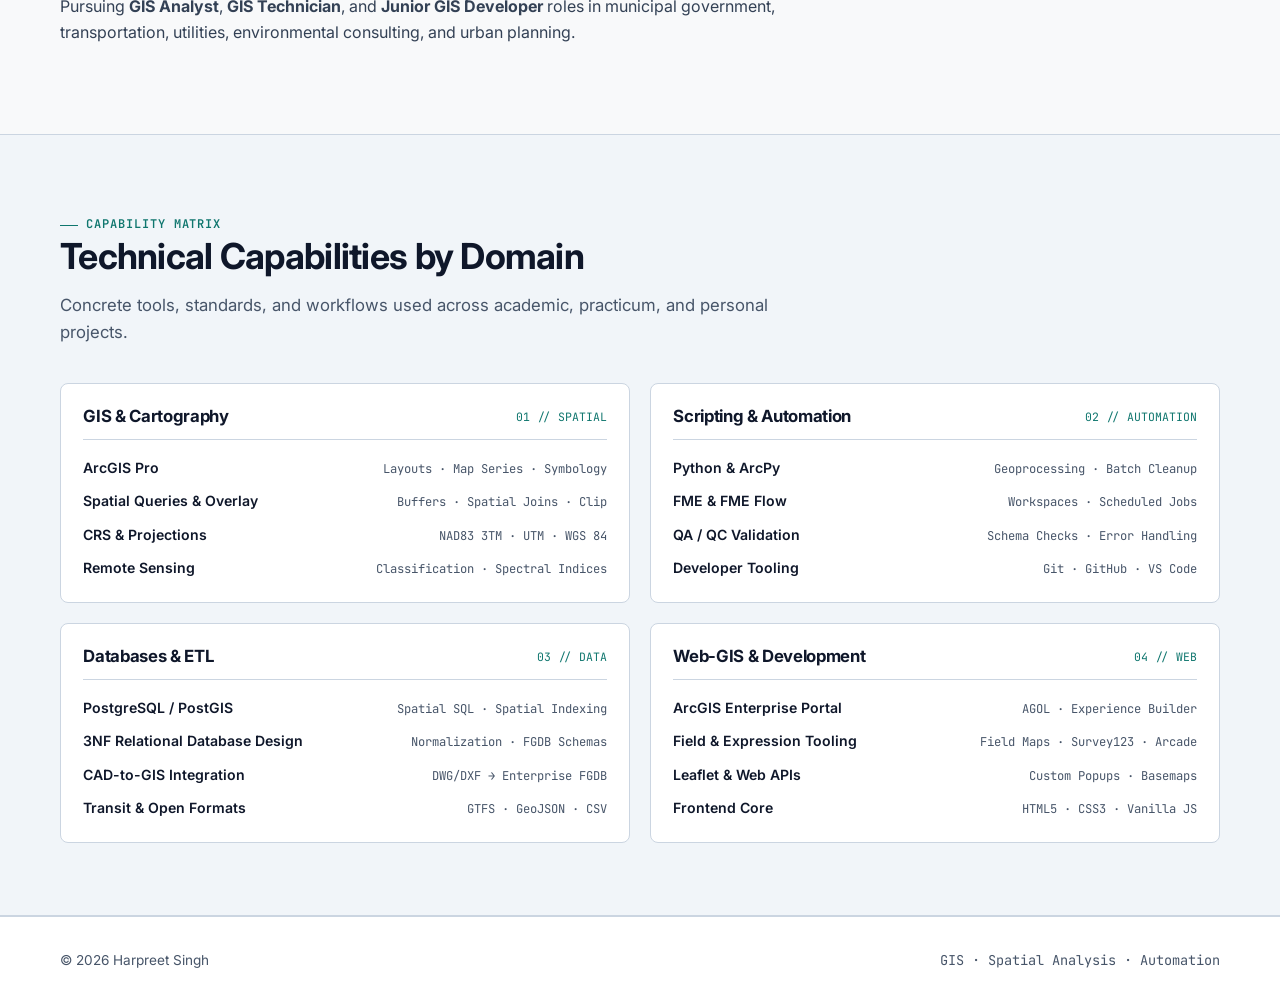
==== commit 0292b88a: "Add full-site interactive Apple-style motion, FLIP filtering, and scrollytelling" ====
--- a/about.html
+++ b/about.html
@@ -76,8 +76,15 @@
     <main id="main">
         <section class="page-hero">
             <div class="topo-bg" aria-hidden="true"></div>
+            <svg class="topo-contours" viewBox="0 0 600 420" fill="none" xmlns="http://www.w3.org/2000/svg" aria-hidden="true">
+                <path d="M520 30C420 55 370 120 400 185C430 250 360 320 260 340C160 360 90 390 40 415" stroke="currentColor" stroke-width="1.2"/>
+                <path d="M560 65C455 90 405 145 430 205C455 265 385 335 285 355C195 373 125 398 85 420" stroke="currentColor" stroke-width="1.2"/>
+                <path d="M590 110C490 130 445 175 465 230C485 285 415 350 320 370C240 387 175 405 140 420" stroke="currentColor" stroke-width="1.2"/>
+                <path d="M475 10C375 35 320 95 345 160C370 225 305 295 205 315C110 334 45 365 5 390" stroke="currentColor" stroke-width="1.2"/>
+                <path d="M420 -10C325 18 265 72 285 135C305 198 245 265 145 285C65 301 15 328 -10 350" stroke="currentColor" stroke-width="1.2"/>
+            </svg>
             <div class="container hero-animate">
-                <div class="eyebrow">Profile &amp; Credentials</div>
+                <div class="eyebrow">Profile &amp; Credentials &middot; <span data-scroll-lat>51.0447&deg; N</span></div>
                 <h1>Spatial Engineering with a CS Foundation</h1>
                 <p>
                     Combining a Bachelor of Geographic Information Systems with a Diploma in Computer
--- a/css/style.css
+++ b/css/style.css
@@ -790,6 +790,7 @@
 }
 
 .segmented-toggle {
+    position: relative;
     display: inline-flex;
     padding: 0.2rem;
     background: var(--bg-offset);
@@ -799,6 +800,8 @@
 }
 
 .segmented-btn {
+    position: relative;
+    z-index: 1;
     padding: 0.36rem 0.75rem;
     border: 0;
     border-radius: 3px;
@@ -808,7 +811,7 @@
     font-size: 0.74rem;
     font-weight: 600;
     cursor: pointer;
-    transition: background-color 0.15s ease, color 0.15s ease;
+    transition: color 0.2s ease;
 }
 
 .segmented-btn:hover {
@@ -818,6 +821,25 @@
 .segmented-btn.active {
     background: var(--accent-primary);
     color: #FFFFFF;
+}
+
+.segmented-toggle.has-pill .segmented-btn.active {
+    background: transparent;
+}
+
+.sliding-pill {
+    position: absolute;
+    top: 0;
+    left: 0;
+    height: 100%;
+    border-radius: 3px;
+    background: var(--accent-primary);
+    z-index: 0;
+    pointer-events: none;
+    transition:
+        transform 340ms cubic-bezier(0.22, 1, 0.36, 1),
+        width 340ms cubic-bezier(0.22, 1, 0.36, 1),
+        height 340ms cubic-bezier(0.22, 1, 0.36, 1);
 }
 
 [data-theme="dark"] .segmented-btn.active {
@@ -1168,12 +1190,15 @@
 }
 
 .filter-container {
+    position: relative;
     display: flex;
     flex-wrap: wrap;
     gap: 0.5rem;
 }
 
 .filter-btn {
+    position: relative;
+    z-index: 1;
     padding: 0.48rem 0.9rem;
     border: 1px solid var(--border-hairline);
     border-radius: var(--radius-sm);
@@ -1182,7 +1207,16 @@
     font-size: 0.85rem;
     font-weight: 600;
     cursor: pointer;
-    transition: all 0.15s ease;
+    transition: border-color 0.15s ease, color 0.2s ease, background-color 0.15s ease;
+}
+
+.filter-container.has-pill .filter-btn {
+    background: transparent;
+}
+
+.filter-container.has-pill .filter-btn.active {
+    background: transparent;
+    border-color: transparent;
 }
 
 .filter-btn:hover {
@@ -1707,23 +1741,204 @@
     .theme-toggle:active {
         transform: scale(0.98);
     }
+
+    /* 1. Self-Drawing Topographic Contours */
+    @keyframes drawContour {
+        from {
+            stroke-dashoffset: 900;
+        }
+        to {
+            stroke-dashoffset: 0;
+        }
+    }
+
+    .topo-contours path {
+        stroke-dasharray: 900;
+        stroke-dashoffset: 900;
+        animation: drawContour 1.4s var(--ease-out-expo) forwards;
+    }
+
+    .topo-contours path:nth-child(2) { animation-delay: 120ms; }
+    .topo-contours path:nth-child(3) { animation-delay: 240ms; }
+    .topo-contours path:nth-child(4) { animation-delay: 360ms; }
+    .topo-contours path:nth-child(5) { animation-delay: 480ms; }
+
+    /* 2. Cursor-Tracking Border Spotlight & 3D Tilt (Desktop Pointer Only) */
+    .project-card,
+    .matrix-card {
+        position: relative;
+    }
+
+    .project-card::before,
+    .matrix-card::before {
+        content: "";
+        position: absolute;
+        inset: 0;
+        border-radius: inherit;
+        pointer-events: none;
+        opacity: 0;
+        z-index: 2;
+        background: radial-gradient(
+            360px circle at var(--mouse-x, 50%) var(--mouse-y, 50%),
+            rgba(15, 118, 110, 0.16),
+            transparent 70%
+        );
+        transition: opacity 250ms ease;
+    }
+
+    @media (hover: hover) and (pointer: fine) {
+        .project-card:hover::before,
+        .matrix-card:hover::before {
+            opacity: 1;
+        }
+
+        .project-card:hover,
+        .matrix-card:hover {
+            transform: perspective(900px) rotateX(var(--tilt-x, 0deg)) rotateY(var(--tilt-y, 0deg)) translateY(-3px);
+        }
+    }
+
+    /* Animated SVG Artwork on Card Hover */
+    @keyframes svgFlow {
+        to {
+            stroke-dashoffset: -24;
+        }
+    }
+
+    @keyframes svgPulse {
+        0%, 100% {
+            opacity: 0.7;
+        }
+        50% {
+            opacity: 1;
+        }
+    }
+
+    .project-card:hover .svg-flow-line {
+        animation: svgFlow 1.1s linear infinite;
+    }
+
+    .project-card:hover .svg-pulse-ring {
+        animation: svgPulse 1.6s ease-in-out infinite;
+    }
+}
+
+/* ==========================================================================
+   Apple-Style Sticky Scrollytelling (Case Studies)
+   ========================================================================== */
+
+.scrolly-section {
+    display: grid;
+    grid-template-columns: 1fr 1.15fr;
+    align-items: start;
+    gap: 2.5rem;
+    margin: 2rem 0 2.5rem;
+}
+
+.scrolly-steps {
+    display: grid;
+    gap: 1.5rem;
+}
+
+.scrolly-step {
+    padding: 1.35rem;
+    background: var(--bg-surface);
+    border: 1px solid var(--border-hairline);
+    border-left: 3px solid var(--border-hairline);
+    border-radius: var(--radius-sm);
+    transition: border-color 280ms ease, background-color 280ms ease, box-shadow 280ms ease;
+}
+
+.scrolly-step.is-active {
+    border-left-color: var(--accent-primary);
+    box-shadow: var(--shadow-md);
+}
+
+.scrolly-stage {
+    position: sticky;
+    top: 96px;
+    background: var(--bg-surface);
+    border: 1px solid var(--border-hairline);
+    border-radius: var(--radius-md);
+    box-shadow: var(--shadow-md);
+    overflow: hidden;
+}
+
+.scrolly-viewport {
+    position: relative;
+    aspect-ratio: 4 / 3;
+    background: var(--bg-offset);
+}
+
+.scrolly-visual {
+    position: absolute;
+    inset: 0;
+    margin: 0;
+    padding: 0.85rem;
+    display: flex;
+    flex-direction: column;
+    justify-content: space-between;
+    opacity: 0;
+    transform: scale(0.98);
+    pointer-events: none;
+    transition:
+        opacity 420ms var(--ease-out-expo),
+        transform 420ms var(--ease-out-expo);
+}
+
+.scrolly-visual.is-active {
+    opacity: 1;
+    transform: scale(1);
+    pointer-events: auto;
+}
+
+.scrolly-visual img,
+.scrolly-visual svg {
+    width: 100%;
+    height: calc(100% - 2.4rem);
+    object-fit: contain;
+    border-radius: var(--radius-sm);
+}
+
+.scrolly-caption {
+    font-size: 0.8rem;
+    color: var(--ink-muted);
+    padding-top: 0.45rem;
+    border-top: 1px solid var(--border-hairline);
+}
+
+@media (max-width: 960px) {
+    .scrolly-section {
+        grid-template-columns: 1fr;
+    }
+
+    .scrolly-stage {
+        position: static;
+    }
 }
 
 @media (prefers-reduced-motion: reduce) {
     .hero-animate,
     .hero-animate-delay,
-    [data-reveal] {
+    [data-reveal],
+    .topo-contours path,
+    .svg-flow-line,
+    .svg-pulse-ring {
         animation: none !important;
         transition: none !important;
         opacity: 1 !important;
         transform: none !important;
+        stroke-dashoffset: 0 !important;
     }
 
     .project-card,
+    .matrix-card,
     .project-visual img,
     .project-visual svg.project-svg,
     .site-header,
-    .btn {
+    .btn,
+    .sliding-pill,
+    .scrolly-visual {
         transition: none !important;
     }
 }
